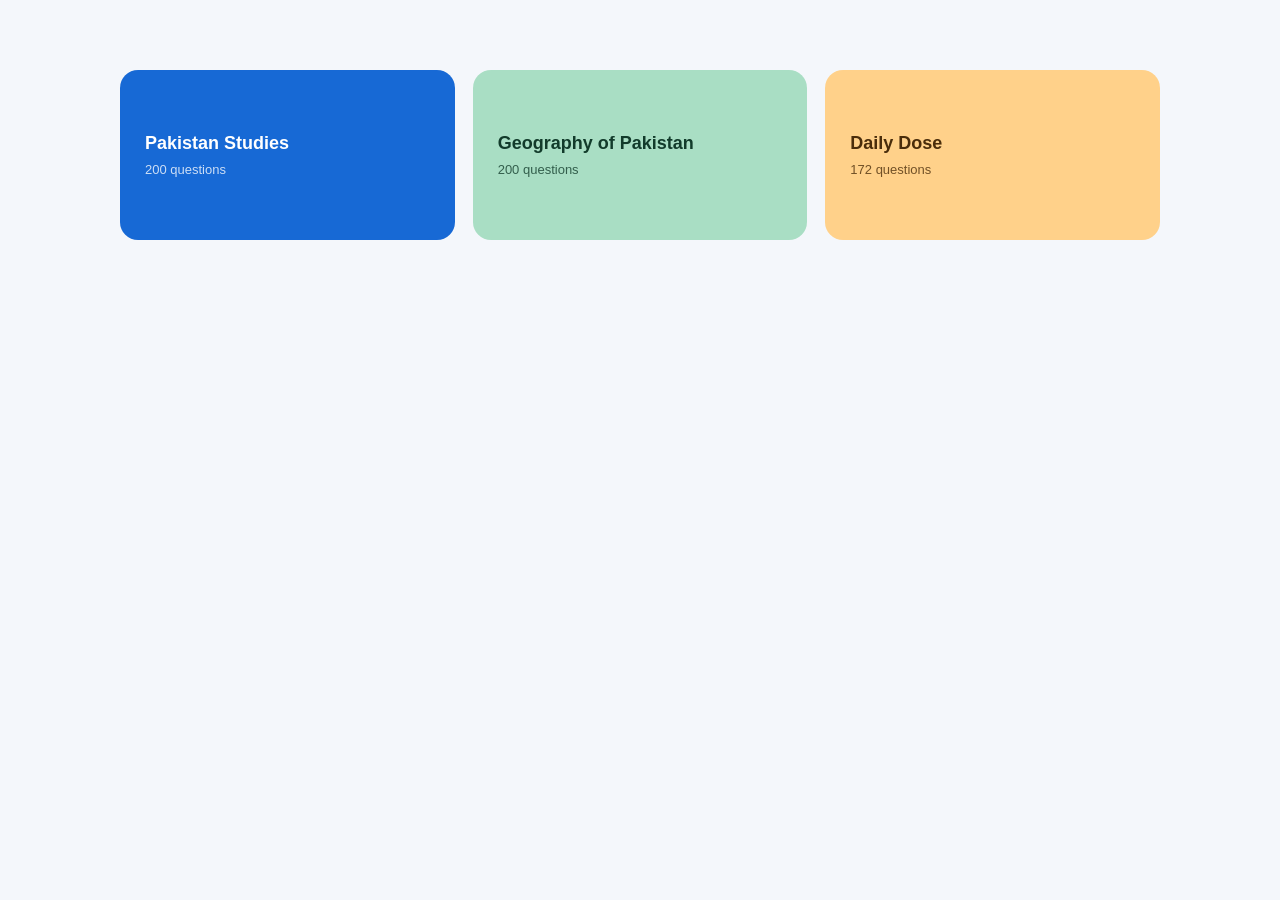
==== index.html @ 8bf79885 "Code Updated" ====
<!doctype html>
<html lang="en">
  <head>
    <meta charset="UTF-8" />
    <meta name="viewport" content="width=device-width, initial-scale=1" />
    <meta name="theme-color" content="#f4f7fb" />
    <title>MCQs Dashboard</title>
    <link rel="stylesheet" href="styles.css" />
  </head>
  <body class="dashboard-page">
    <main class="dashboard-shell">
      <section class="quiz-grid" aria-label="MCQ sections">
        <a class="quiz-tile tile-blue" href="quiz.html?subject=pakistan">
          <span class="tile-content">
            <strong>Pakistan Studies</strong>
            <span>200 questions</span>
          </span>
        </a>
        <a class="quiz-tile tile-green" href="quiz.html?subject=geography">
          <span class="tile-content">
            <strong>Geography of Pakistan</strong>
            <span>200 questions</span>
          </span>
        </a>
        <a class="quiz-tile tile-orange" href="quiz.html?subject=dailydose">
          <span class="tile-content">
            <strong>Daily Dose</strong>
            <span>172 questions</span>
          </span>
        </a>
      </section>
    </main>
  </body>
</html>
---- styles.css ----
:root {
  color-scheme: light;
  font-family: -apple-system, BlinkMacSystemFont, "SF Pro Display", "Helvetica Neue", sans-serif;
  color: #172033;
  background: #f4f7fb;
  font-synthesis: none;
  text-rendering: optimizeLegibility;
}

* { box-sizing: border-box; }
body { margin: 0; min-width: 320px; background: #f4f7fb; }
button, a { font: inherit; }
a { color: inherit; text-decoration: none; }
button { cursor: pointer; }

.dashboard-shell, .app-shell { width: min(100% - 32px, 1040px); margin: 0 auto; }
.dashboard-shell { padding: 70px 0; }
.brand { display: flex; align-items: center; gap: 15px; }
.brand-mark {
  display: grid; place-items: center; width: 52px; height: 52px;
  border-radius: 14px; color: #fff; background: #1268d9; font-size: 24px; font-weight: 800;
}
.eyebrow, .muted-label {
  margin: 0 0 5px; color: #69758a; font-size: 12px; font-weight: 800;
  letter-spacing: .1em; text-transform: uppercase;
}
h1, h2, p { margin-top: 0; }
h1 { margin-bottom: 0; color: #111827; font-size: clamp(24px, 4vw, 36px); letter-spacing: -.04em; }
.quiz-grid { display: grid; grid-template-columns: repeat(3, 1fr); gap: 18px; }
.quiz-tile {
  display: flex; align-items: center; min-height: 170px; padding: 25px;
  border: 0; border-radius: 18px; transition: transform .18s ease;
}
.quiz-tile:hover { transform: translateY(-3px); }
.tile-blue { color: #fff; background: #1769d5; }
.tile-green { color: #123b2b; background: #a9dec4; }
.tile-orange { color: #4a2d0b; background: #ffd18a; }
.tile-content { display: flex; flex: 1; flex-direction: column; gap: 7px; }
.tile-content strong { font-size: 18px; line-height: 1.2; }
.tile-content span { font-size: 13px; opacity: .78; }

.app-shell { padding: 28px 0 68px; }
.topbar {
  display: flex; align-items: center; justify-content: space-between; gap: 18px;
  padding-bottom: 23px; border-bottom: 2px solid #dfe6ef;
}
.back-link { color: #1769d5; font-size: 14px; font-weight: 750; }
.reset-button { border: 0; color: #1769d5; background: transparent; font-size: 14px; font-weight: 750; }
.progress-card, .question-card, .complete-card {
  margin-top: 25px; padding: 26px; border: 1px solid #dbe3ec; border-radius: 18px; background: #fff;
}
.progress-head, .score-row, .action-row, .question-meta { display: flex; align-items: center; justify-content: space-between; }
.progress-head { gap: 16px; }
.progress-head strong { display: block; font-size: 15px; }
.progress-percent { color: #1769d5; font-size: 18px; font-weight: 800; }
.progress-track { height: 8px; margin: 18px 0; overflow: hidden; border-radius: 8px; background: #e8edf3; }
.progress-fill { width: 0; height: 100%; background: #1769d5; transition: width .3s ease; }
.score-row { justify-content: flex-start; gap: 24px; color: #69758a; font-size: 13px; }
.score-row strong { margin-left: 3px; color: #172033; }
.dot { display: inline-block; width: 7px; height: 7px; margin-right: 5px; border-radius: 50%; }
.dot-correct { background: #198754; } .dot-wrong { background: #d64545; } .dot-pending { background: #8793a5; }
.question-card { padding: clamp(27px, 5vw, 48px); }
.question-number { color: #69758a; font-size: 13px; font-weight: 750; }
.topic-pill { padding: 7px 11px; border-radius: 999px; color: #1769d5; background: #e5efff; font-size: 12px; font-weight: 750; }
h2 { color: #111827; }
.question-card h2 { margin: 27px 0; font-size: clamp(24px, 4vw, 34px); line-height: 1.2; letter-spacing: -.04em; }
.options { display: grid; gap: 11px; }
.option {
  display: flex; align-items: flex-start; width: 100%; padding: 15px 16px;
  border: 1px solid #d5dee9; border-radius: 12px; color: #172033; background: #fff;
  text-align: left; transition: border-color .15s, background .15s;
}
.option:hover:not(:disabled) { border-color: #1769d5; background: #f2f7ff; }
.option:disabled { cursor: default; }
.option-letter {
  display: grid; flex: 0 0 25px; place-items: center; width: 25px; height: 25px;
  margin-right: 12px; border-radius: 50%; color: #69758a; background: #edf1f5; font-size: 12px; font-weight: 800;
}
.option.correct { border-color: #198754; background: #e8f7ef; }
.option.correct .option-letter { color: #fff; background: #198754; }
.option.wrong { border-color: #d64545; background: #fff0f0; }
.option.wrong .option-letter { color: #fff; background: #d64545; }
.feedback { margin-top: 18px; color: #198754; font-size: 14px; font-weight: 600; line-height: 1.5; }
.feedback strong { color: #146c43; font-weight: 800; }
.action-row { margin-top: 27px; padding-top: 20px; border-top: 1px solid #e8edf3; }
.primary-button { padding: 12px 19px; border: 0; border-radius: 9px; color: #fff; background: #1769d5; font-size: 14px; font-weight: 750; }
.primary-button:hover:not(:disabled) { background: #0e58ba; }
.primary-button:disabled { cursor: not-allowed; opacity: .45; }
.secondary-button { border: 0; color: #1769d5; background: transparent; font-size: 14px; font-weight: 750; }
.complete-card { padding: 55px 30px; text-align: center; }
.complete-icon { display: grid; place-items: center; width: 56px; height: 56px; margin: 0 auto 20px; border-radius: 50%; color: #fff; background: #198754; font-size: 30px; }
.complete-card h2 { margin: 12px 0; }
.completion-summary { margin: 0 auto 26px; color: #69758a; line-height: 1.6; }
.loading-error { margin-top: 20px; padding: 15px; color: #a52b2b; background: #ffe8e8; }
.hidden { display: none; }

@media (max-width: 700px) {
  .dashboard-shell, .app-shell { width: min(100% - 24px, 560px); }
  .dashboard-shell { padding-top: 28px; }
  .quiz-grid { grid-template-columns: 1fr; gap: 12px; }
  .quiz-tile { min-height: 112px; padding: 20px; }
  .topbar { padding-bottom: 18px; }
  .progress-card, .question-card { padding: 21px; }
  .score-row { justify-content: space-between; gap: 8px; font-size: 12px; }
}
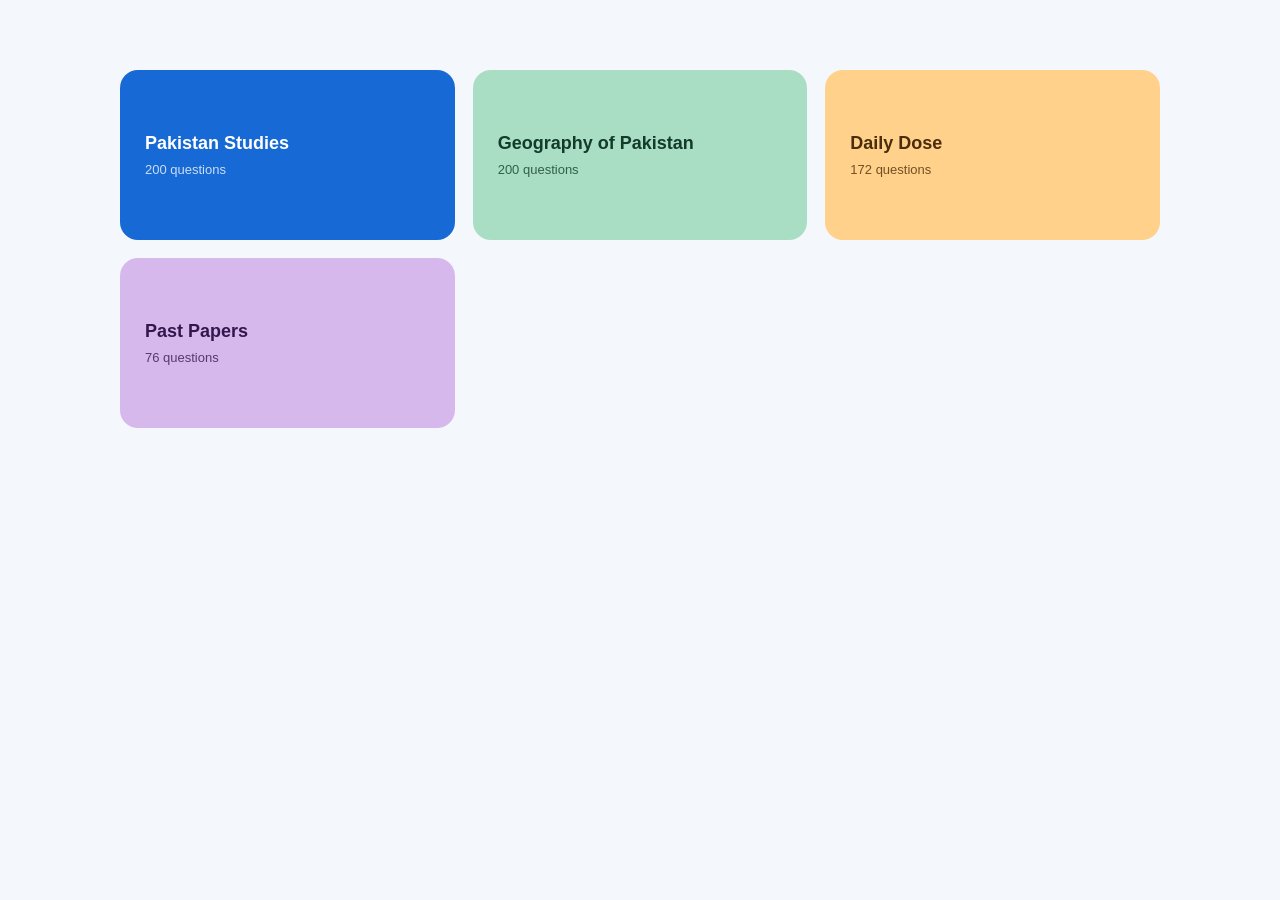
==== commit 038275a1: "new Mcqs" ====
--- a/index.html
+++ b/index.html
@@ -28,6 +28,12 @@
             <span>172 questions</span>
           </span>
         </a>
+        <a class="quiz-tile tile-purple" href="quiz.html?subject=pastpapers">
+          <span class="tile-content">
+            <strong>Past Papers</strong>
+            <span>76 questions</span>
+          </span>
+        </a>
       </section>
     </main>
   </body>
--- a/styles.css
+++ b/styles.css
@@ -35,6 +35,7 @@
 .tile-blue { color: #fff; background: #1769d5; }
 .tile-green { color: #123b2b; background: #a9dec4; }
 .tile-orange { color: #4a2d0b; background: #ffd18a; }
+.tile-purple { color: #32174d; background: #d7b8ed; }
 .tile-content { display: flex; flex: 1; flex-direction: column; gap: 7px; }
 .tile-content strong { font-size: 18px; line-height: 1.2; }
 .tile-content span { font-size: 13px; opacity: .78; }
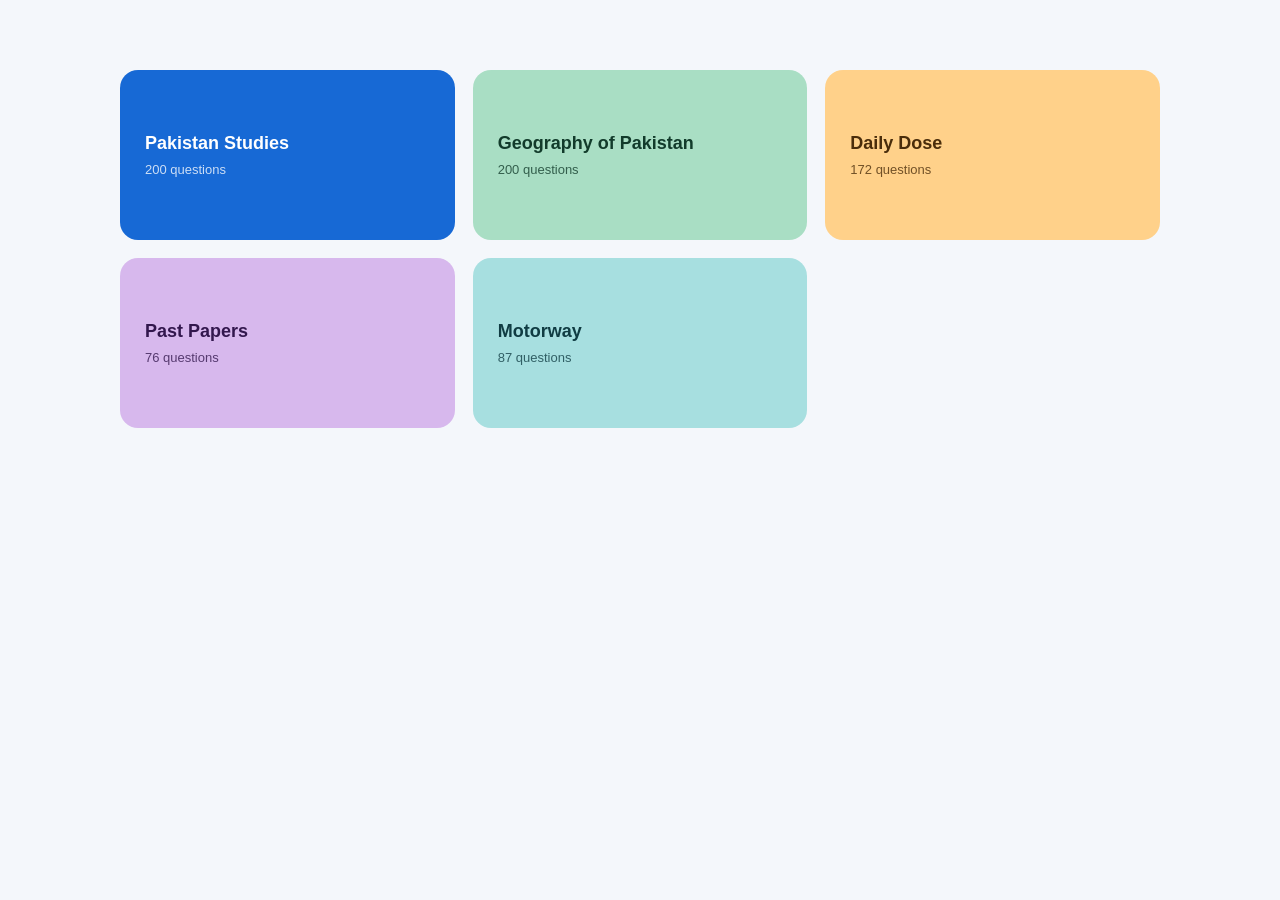
==== commit ac4dd431: "mcqs Added" ====
--- a/index.html
+++ b/index.html
@@ -34,6 +34,12 @@
             <span>76 questions</span>
           </span>
         </a>
+        <a class="quiz-tile tile-teal" href="quiz.html?subject=motorway">
+          <span class="tile-content">
+            <strong>Motorway</strong>
+            <span>87 questions</span>
+          </span>
+        </a>
       </section>
     </main>
   </body>
--- a/styles.css
+++ b/styles.css
@@ -36,6 +36,7 @@
 .tile-green { color: #123b2b; background: #a9dec4; }
 .tile-orange { color: #4a2d0b; background: #ffd18a; }
 .tile-purple { color: #32174d; background: #d7b8ed; }
+.tile-teal { color: #103c43; background: #a7dfe0; }
 .tile-content { display: flex; flex: 1; flex-direction: column; gap: 7px; }
 .tile-content strong { font-size: 18px; line-height: 1.2; }
 .tile-content span { font-size: 13px; opacity: .78; }
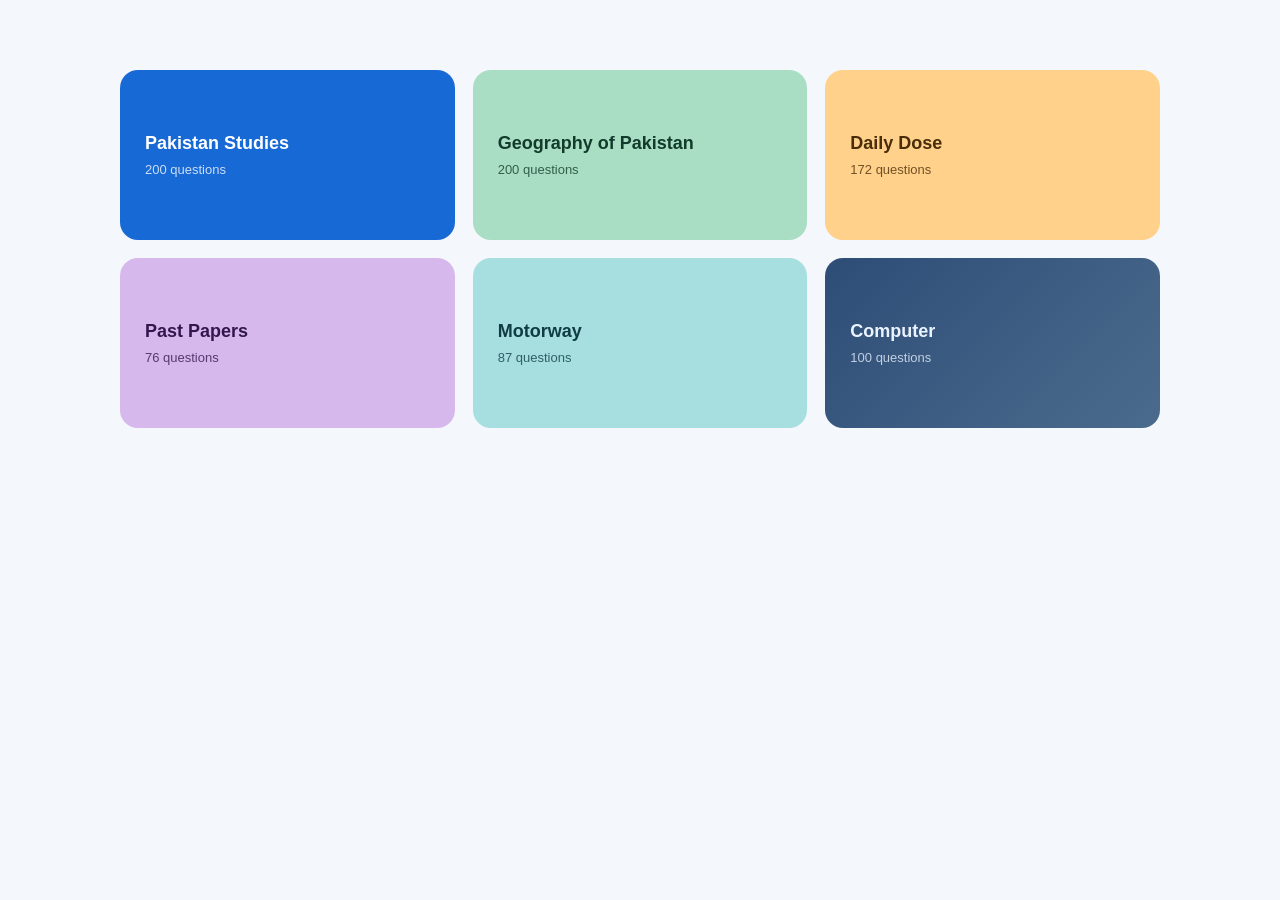
==== commit da98a8f5: "Computer" ====
--- a/index.html
+++ b/index.html
@@ -40,6 +40,12 @@
             <span>87 questions</span>
           </span>
         </a>
+        <a class="quiz-tile tile-slate" href="quiz.html?subject=computer">
+          <span class="tile-content">
+            <strong>Computer</strong>
+            <span>100 questions</span>
+          </span>
+        </a>
       </section>
     </main>
   </body>
--- a/styles.css
+++ b/styles.css
@@ -37,6 +37,7 @@
 .tile-orange { color: #4a2d0b; background: #ffd18a; }
 .tile-purple { color: #32174d; background: #d7b8ed; }
 .tile-teal { color: #103c43; background: #a7dfe0; }
+.tile-slate { color: #eaf3ff; background: linear-gradient(135deg, #2d4d77, #4b6b8d); }
 .tile-content { display: flex; flex: 1; flex-direction: column; gap: 7px; }
 .tile-content strong { font-size: 18px; line-height: 1.2; }
 .tile-content span { font-size: 13px; opacity: .78; }
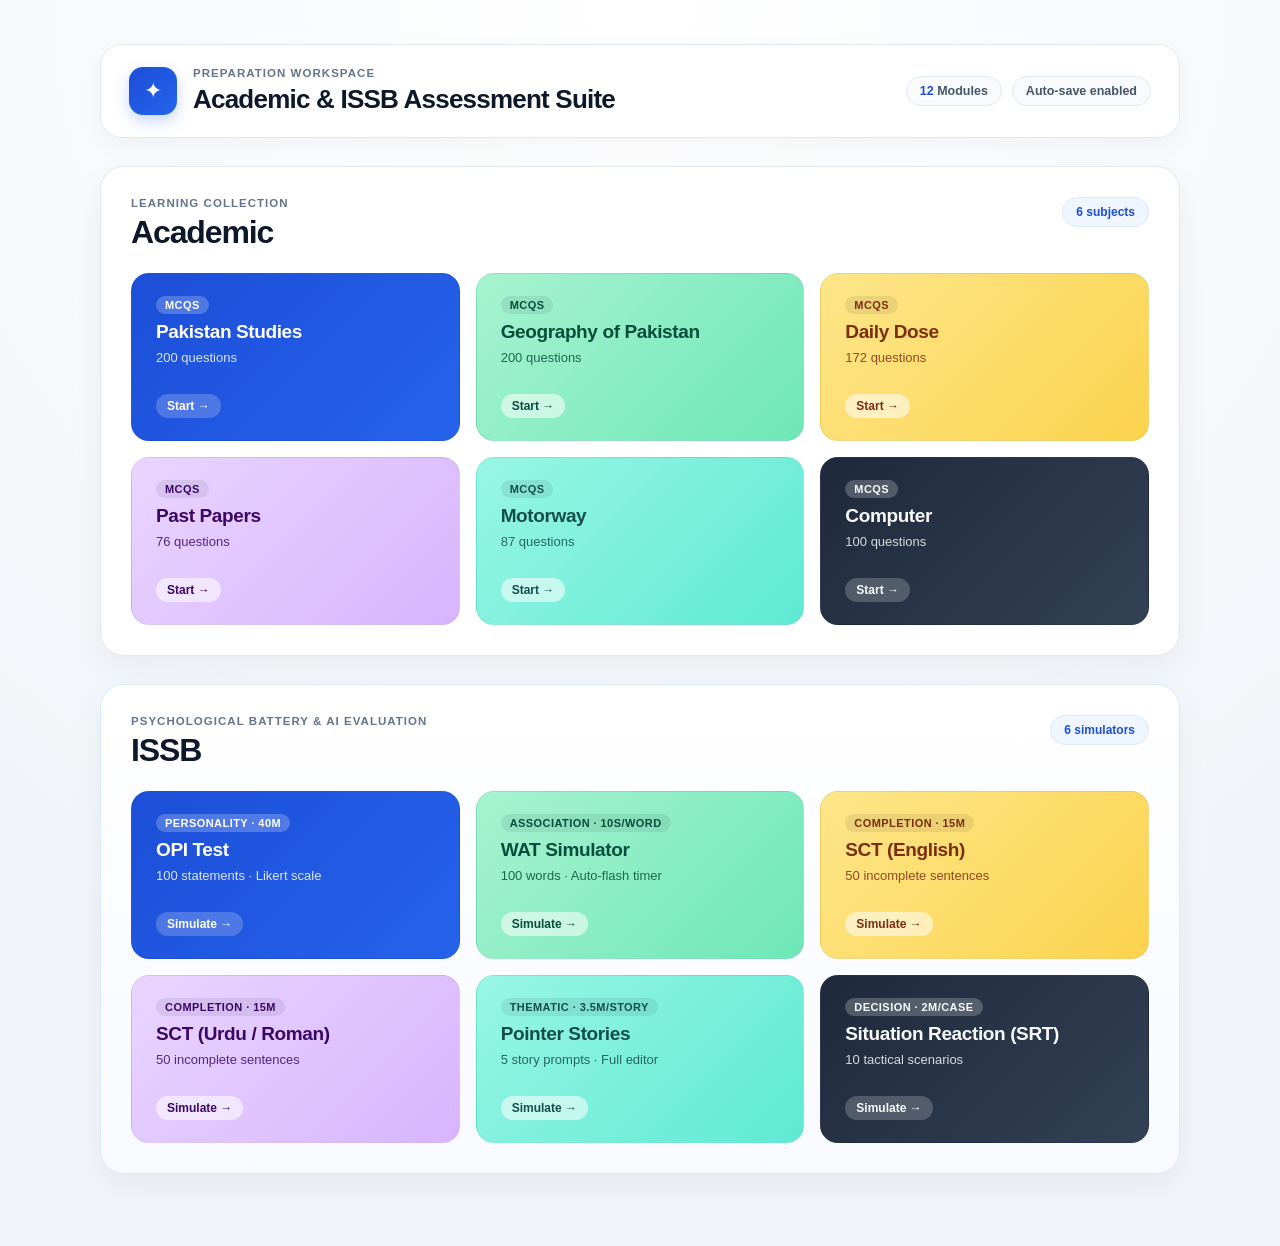
==== commit 65a4bc44: "ISSB Module" ====
--- a/index.html
+++ b/index.html
@@ -4,49 +4,231 @@
     <meta charset="UTF-8" />
     <meta name="viewport" content="width=device-width, initial-scale=1" />
     <meta name="theme-color" content="#f4f7fb" />
-    <title>MCQs Dashboard</title>
+    <title>Exam &amp; ISSB Preparation Portal</title>
     <link rel="stylesheet" href="styles.css" />
   </head>
   <body class="dashboard-page">
     <main class="dashboard-shell">
-      <section class="quiz-grid" aria-label="MCQ sections">
-        <a class="quiz-tile tile-blue" href="quiz.html?subject=pakistan">
-          <span class="tile-content">
-            <strong>Pakistan Studies</strong>
-            <span>200 questions</span>
-          </span>
-        </a>
-        <a class="quiz-tile tile-green" href="quiz.html?subject=geography">
-          <span class="tile-content">
-            <strong>Geography of Pakistan</strong>
-            <span>200 questions</span>
-          </span>
-        </a>
-        <a class="quiz-tile tile-orange" href="quiz.html?subject=dailydose">
-          <span class="tile-content">
-            <strong>Daily Dose</strong>
-            <span>172 questions</span>
-          </span>
-        </a>
-        <a class="quiz-tile tile-purple" href="quiz.html?subject=pastpapers">
-          <span class="tile-content">
-            <strong>Past Papers</strong>
-            <span>76 questions</span>
-          </span>
-        </a>
-        <a class="quiz-tile tile-teal" href="quiz.html?subject=motorway">
-          <span class="tile-content">
-            <strong>Motorway</strong>
-            <span>87 questions</span>
-          </span>
-        </a>
-        <a class="quiz-tile tile-slate" href="quiz.html?subject=computer">
-          <span class="tile-content">
-            <strong>Computer</strong>
-            <span>100 questions</span>
-          </span>
-        </a>
-      </section>
+      <header class="portal-header">
+        <div class="brand">
+          <div class="brand-mark" aria-hidden="true">✦</div>
+          <div>
+            <p class="eyebrow">Preparation Workspace</p>
+            <h1 class="portal-title">Academic &amp; ISSB Assessment Suite</h1>
+          </div>
+        </div>
+        <div class="portal-stats" id="portal-stats">
+          <span class="stat-chip"><strong>12</strong> Modules</span>
+          <span class="stat-chip" id="saved-sessions-chip">Auto-save enabled</span>
+        </div>
+      </header>
+
+      <div class="dashboard-categories">
+        <section class="category-card category-academic" aria-labelledby="academic-title">
+          <div class="category-header">
+            <div>
+              <p class="eyebrow">Learning collection</p>
+              <h2 class="category-title" id="academic-title">Academic</h2>
+            </div>
+            <span class="category-count">6 subjects</span>
+          </div>
+
+          <div class="quiz-grid" aria-label="Academic MCQ sections">
+            <a class="quiz-tile tile-blue" href="quiz.html?subject=pakistan" data-academic-key="pakistan" data-total="200">
+              <span class="tile-content">
+                <span class="tile-tag">MCQs</span>
+                <strong>Pakistan Studies</strong>
+                <span class="tile-meta">200 questions</span>
+              </span>
+              <span class="tile-progress" data-progress-badge>Start →</span>
+            </a>
+
+            <a class="quiz-tile tile-green" href="quiz.html?subject=geography" data-academic-key="geography" data-total="200">
+              <span class="tile-content">
+                <span class="tile-tag">MCQs</span>
+                <strong>Geography of Pakistan</strong>
+                <span class="tile-meta">200 questions</span>
+              </span>
+              <span class="tile-progress" data-progress-badge>Start →</span>
+            </a>
+
+            <a class="quiz-tile tile-orange" href="quiz.html?subject=dailydose" data-academic-key="dailydose" data-total="172">
+              <span class="tile-content">
+                <span class="tile-tag">MCQs</span>
+                <strong>Daily Dose</strong>
+                <span class="tile-meta">172 questions</span>
+              </span>
+              <span class="tile-progress" data-progress-badge>Start →</span>
+            </a>
+
+            <a class="quiz-tile tile-purple" href="quiz.html?subject=pastpapers" data-academic-key="pastpapers" data-total="76">
+              <span class="tile-content">
+                <span class="tile-tag">MCQs</span>
+                <strong>Past Papers</strong>
+                <span class="tile-meta">76 questions</span>
+              </span>
+              <span class="tile-progress" data-progress-badge>Start →</span>
+            </a>
+
+            <a class="quiz-tile tile-teal" href="quiz.html?subject=motorway" data-academic-key="motorway" data-total="87">
+              <span class="tile-content">
+                <span class="tile-tag">MCQs</span>
+                <strong>Motorway</strong>
+                <span class="tile-meta">87 questions</span>
+              </span>
+              <span class="tile-progress" data-progress-badge>Start →</span>
+            </a>
+
+            <a class="quiz-tile tile-slate" href="quiz.html?subject=computer" data-academic-key="computer" data-total="100">
+              <span class="tile-content">
+                <span class="tile-tag">MCQs</span>
+                <strong>Computer</strong>
+                <span class="tile-meta">100 questions</span>
+              </span>
+              <span class="tile-progress" data-progress-badge>Start →</span>
+            </a>
+          </div>
+        </section>
+
+        <section class="category-card category-issb" aria-labelledby="issb-title">
+          <div class="category-header">
+            <div>
+              <p class="eyebrow">Psychological battery &amp; AI evaluation</p>
+              <h2 class="category-title" id="issb-title">ISSB</h2>
+            </div>
+            <span class="category-count">6 simulators</span>
+          </div>
+
+          <div class="quiz-grid" aria-label="ISSB Psychological Test Simulators">
+            <a class="quiz-tile tile-blue" href="ISSB/simulator.html?test=opi" data-issb-key="opi" data-total="100">
+              <span class="tile-content">
+                <span class="tile-tag">Personality · 40m</span>
+                <strong>OPI Test</strong>
+                <span class="tile-meta">100 statements · Likert scale</span>
+              </span>
+              <span class="tile-progress" data-progress-badge>Simulate →</span>
+            </a>
+
+            <a class="quiz-tile tile-green" href="ISSB/simulator.html?test=wat" data-issb-key="wat" data-total="100">
+              <span class="tile-content">
+                <span class="tile-tag">Association · 10s/word</span>
+                <strong>WAT Simulator</strong>
+                <span class="tile-meta">100 words · Auto-flash timer</span>
+              </span>
+              <span class="tile-progress" data-progress-badge>Simulate →</span>
+            </a>
+
+            <a class="quiz-tile tile-orange" href="ISSB/simulator.html?test=sct_eng" data-issb-key="sct_eng" data-total="50">
+              <span class="tile-content">
+                <span class="tile-tag">Completion · 15m</span>
+                <strong>SCT (English)</strong>
+                <span class="tile-meta">50 incomplete sentences</span>
+              </span>
+              <span class="tile-progress" data-progress-badge>Simulate →</span>
+            </a>
+
+            <a class="quiz-tile tile-purple" href="ISSB/simulator.html?test=sct_urdu" data-issb-key="sct_urdu" data-total="50">
+              <span class="tile-content">
+                <span class="tile-tag">Completion · 15m</span>
+                <strong>SCT (Urdu / Roman)</strong>
+                <span class="tile-meta">50 incomplete sentences</span>
+              </span>
+              <span class="tile-progress" data-progress-badge>Simulate →</span>
+            </a>
+
+            <a class="quiz-tile tile-teal" href="ISSB/simulator.html?test=pointer" data-issb-key="pointer" data-total="5">
+              <span class="tile-content">
+                <span class="tile-tag">Thematic · 3.5m/story</span>
+                <strong>Pointer Stories</strong>
+                <span class="tile-meta">5 story prompts · Full editor</span>
+              </span>
+              <span class="tile-progress" data-progress-badge>Simulate →</span>
+            </a>
+
+            <a class="quiz-tile tile-slate" href="ISSB/simulator.html?test=srt" data-issb-key="srt" data-total="10">
+              <span class="tile-content">
+                <span class="tile-tag">Decision · 2m/case</span>
+                <strong>Situation Reaction (SRT)</strong>
+                <span class="tile-meta">10 tactical scenarios</span>
+              </span>
+              <span class="tile-progress" data-progress-badge>Simulate →</span>
+            </a>
+          </div>
+        </section>
+      </div>
     </main>
+
+    <script>
+      (function updateDashboardProgress() {
+        let activeSessions = 0;
+
+        // Migrate legacy OPI storage if present
+        try {
+          const legacyOpi = localStorage.getItem("issb-opi-practice-v1");
+          if (legacyOpi && !localStorage.getItem("issb-sim-v2-opi")) {
+            const parsed = JSON.parse(legacyOpi);
+            if (parsed && Array.isArray(parsed.answers)) {
+              localStorage.setItem(
+                "issb-sim-v2-opi",
+                JSON.stringify({
+                  currentIndex: parsed.currentIndex || 0,
+                  answers: parsed.answers,
+                  timeSpent: [],
+                  elapsedSeconds: parsed.elapsedSeconds || 0,
+                  completed: Boolean(parsed.completed),
+                  savedAt: parsed.savedAt || new Date().toISOString(),
+                })
+              );
+            }
+          }
+        } catch (_) {}
+
+        // Update ISSB cards
+        document.querySelectorAll("[data-issb-key]").forEach((tile) => {
+          const key = tile.getAttribute("data-issb-key");
+          const total = Number(tile.getAttribute("data-total")) || 0;
+          const badge = tile.querySelector("[data-progress-badge]");
+          try {
+            const saved = JSON.parse(localStorage.getItem(`issb-sim-v2-${key}`) || "null");
+            if (saved && Array.isArray(saved.answers)) {
+              const answered = saved.answers.filter((a) => a !== null && a !== undefined && String(a).trim() !== "").length;
+              if (answered > 0) {
+                activeSessions += 1;
+                const pct = total ? Math.round((answered / total) * 100) : 0;
+                badge.textContent = saved.completed ? `✓ Done (${answered}/${total})` : `${answered}/${total} saved (${pct}%)`;
+                badge.classList.add("has-progress");
+              }
+            }
+          } catch (_) {}
+        });
+
+        // Update Academic cards
+        try {
+          const academicSaved = JSON.parse(localStorage.getItem("academic-quiz-progress-v1") || "null");
+          if (academicSaved && academicSaved.answers) {
+            document.querySelectorAll("[data-academic-key]").forEach((tile) => {
+              const key = tile.getAttribute("data-academic-key");
+              const total = Number(tile.getAttribute("data-total")) || 0;
+              const badge = tile.querySelector("[data-progress-badge]");
+              const subjAnswers = academicSaved.answers[key];
+              if (Array.isArray(subjAnswers)) {
+                const answered = subjAnswers.filter(Boolean).length;
+                if (answered > 0) {
+                  activeSessions += 1;
+                  const pct = total ? Math.round((answered / total) * 100) : 0;
+                  badge.textContent = answered >= total ? `✓ Done (${answered}/${total})` : `${answered}/${total} saved (${pct}%)`;
+                  badge.classList.add("has-progress");
+                }
+              }
+            });
+          }
+        } catch (_) {}
+
+        const chip = document.getElementById("saved-sessions-chip");
+        if (chip && activeSessions > 0) {
+          chip.innerHTML = `<strong>${activeSessions}</strong> active session${activeSessions === 1 ? "" : "s"} saved`;
+        }
+      })();
+    </script>
   </body>
 </html>
--- a/styles.css
+++ b/styles.css
@@ -1,108 +1,1669 @@
 :root {
   color-scheme: light;
-  font-family: -apple-system, BlinkMacSystemFont, "SF Pro Display", "Helvetica Neue", sans-serif;
-  color: #172033;
-  background: #f4f7fb;
+  font-family: -apple-system, BlinkMacSystemFont, "SF Pro Display", "Inter", "Segoe UI", Roboto, sans-serif;
+  color: #0f172a;
+  background: #f1f5f9;
   font-synthesis: none;
   text-rendering: optimizeLegibility;
-}
-
-* { box-sizing: border-box; }
-body { margin: 0; min-width: 320px; background: #f4f7fb; }
-button, a { font: inherit; }
-a { color: inherit; text-decoration: none; }
-button { cursor: pointer; }
-
-.dashboard-shell, .app-shell { width: min(100% - 32px, 1040px); margin: 0 auto; }
-.dashboard-shell { padding: 70px 0; }
-.brand { display: flex; align-items: center; gap: 15px; }
+  -webkit-font-smoothing: antialiased;
+}
+
+* {
+  box-sizing: border-box;
+}
+
+body {
+  margin: 0;
+  min-width: 320px;
+  background: radial-gradient(circle at 50% 0%, #ffffff 0%, #f1f5f9 75%);
+  color: #0f172a;
+}
+
+button,
+a,
+input,
+textarea {
+  font: inherit;
+}
+
+a {
+  color: inherit;
+  text-decoration: none;
+}
+
+button {
+  cursor: pointer;
+}
+
+.dashboard-shell,
+.app-shell {
+  width: min(100% - 32px, 1080px);
+  margin: 0 auto;
+}
+
+.dashboard-shell {
+  padding: 44px 0 72px;
+}
+
+/* Portal Header */
+.portal-header {
+  display: flex;
+  align-items: center;
+  justify-content: space-between;
+  gap: 20px;
+  margin-bottom: 28px;
+  padding: 22px 28px;
+  border: 1px solid #e2e8f0;
+  border-radius: 22px;
+  background: rgba(255, 255, 255, 0.9);
+  box-shadow: 0 8px 24px rgba(15, 23, 42, 0.04);
+  backdrop-filter: blur(8px);
+}
+
+.brand {
+  display: flex;
+  align-items: center;
+  gap: 16px;
+}
+
 .brand-mark {
-  display: grid; place-items: center; width: 52px; height: 52px;
-  border-radius: 14px; color: #fff; background: #1268d9; font-size: 24px; font-weight: 800;
-}
-.eyebrow, .muted-label {
-  margin: 0 0 5px; color: #69758a; font-size: 12px; font-weight: 800;
-  letter-spacing: .1em; text-transform: uppercase;
-}
-h1, h2, p { margin-top: 0; }
-h1 { margin-bottom: 0; color: #111827; font-size: clamp(24px, 4vw, 36px); letter-spacing: -.04em; }
-.quiz-grid { display: grid; grid-template-columns: repeat(3, 1fr); gap: 18px; }
+  display: grid;
+  place-items: center;
+  width: 48px;
+  height: 48px;
+  border-radius: 14px;
+  color: #fff;
+  background: linear-gradient(135deg, #1d4ed8, #2563eb);
+  font-size: 22px;
+  font-weight: 800;
+  box-shadow: 0 6px 16px rgba(37, 99, 235, 0.25);
+}
+
+.portal-title {
+  margin: 0;
+  color: #0f172a;
+  font-size: clamp(20px, 3vw, 26px);
+  font-weight: 800;
+  letter-spacing: -0.03em;
+}
+
+.portal-stats {
+  display: flex;
+  align-items: center;
+  gap: 10px;
+  flex-wrap: wrap;
+}
+
+.stat-chip {
+  padding: 7px 13px;
+  border: 1px solid #e2e8f0;
+  border-radius: 999px;
+  color: #475569;
+  background: #f8fafc;
+  font-size: 12.5px;
+  font-weight: 600;
+}
+
+.stat-chip strong {
+  color: #1d4ed8;
+  font-weight: 800;
+}
+
+/* Dashboard Categories & Cards */
+.dashboard-categories {
+  display: grid;
+  gap: 28px;
+}
+
+.category-card {
+  padding: 30px;
+  border: 1px solid #e2e8f0;
+  border-radius: 24px;
+  background: #ffffff;
+  box-shadow: 0 12px 32px rgba(15, 23, 42, 0.05);
+}
+
+.category-issb {
+  background: linear-gradient(180deg, #ffffff 0%, #f8faff 100%);
+  border-color: #dbeafe;
+}
+
+.category-header {
+  display: flex;
+  align-items: flex-start;
+  justify-content: space-between;
+  gap: 18px;
+  margin-bottom: 22px;
+}
+
+.eyebrow,
+.muted-label {
+  margin: 0 0 5px;
+  color: #64748b;
+  font-size: 11.5px;
+  font-weight: 800;
+  letter-spacing: 0.09em;
+  text-transform: uppercase;
+}
+
+h1,
+h2,
+h3,
+p {
+  margin-top: 0;
+}
+
+.category-title {
+  margin: 0;
+  color: #0f172a;
+  font-size: clamp(24px, 3.5vw, 32px);
+  font-weight: 800;
+  letter-spacing: -0.035em;
+}
+
+.category-count {
+  padding: 7px 13px;
+  border-radius: 999px;
+  color: #1d4ed8;
+  background: #eff6ff;
+  border: 1px solid #dbeafe;
+  font-size: 12px;
+  font-weight: 800;
+  white-space: nowrap;
+}
+
+.quiz-grid {
+  display: grid;
+  grid-template-columns: repeat(3, 1fr);
+  gap: 16px;
+}
+
 .quiz-tile {
-  display: flex; align-items: center; min-height: 170px; padding: 25px;
-  border: 0; border-radius: 18px; transition: transform .18s ease;
-}
-.quiz-tile:hover { transform: translateY(-3px); }
-.tile-blue { color: #fff; background: #1769d5; }
-.tile-green { color: #123b2b; background: #a9dec4; }
-.tile-orange { color: #4a2d0b; background: #ffd18a; }
-.tile-purple { color: #32174d; background: #d7b8ed; }
-.tile-teal { color: #103c43; background: #a7dfe0; }
-.tile-slate { color: #eaf3ff; background: linear-gradient(135deg, #2d4d77, #4b6b8d); }
-.tile-content { display: flex; flex: 1; flex-direction: column; gap: 7px; }
-.tile-content strong { font-size: 18px; line-height: 1.2; }
-.tile-content span { font-size: 13px; opacity: .78; }
-
-.app-shell { padding: 28px 0 68px; }
+  position: relative;
+  display: flex;
+  flex-direction: column;
+  justify-content: space-between;
+  min-height: 168px;
+  padding: 22px 24px;
+  border-radius: 18px;
+  border: 1px solid rgba(15, 23, 42, 0.06);
+  transition: transform 0.18s ease, box-shadow 0.18s ease;
+  overflow: hidden;
+}
+
+.quiz-tile:hover {
+  transform: translateY(-4px);
+  box-shadow: 0 14px 28px rgba(15, 23, 42, 0.11);
+}
+
+.tile-blue {
+  color: #ffffff;
+  background: linear-gradient(135deg, #1d4ed8 0%, #2563eb 100%);
+}
+
+.tile-green {
+  color: #064e3b;
+  background: linear-gradient(135deg, #a7f3d0 0%, #6ee7b7 100%);
+}
+
+.tile-orange {
+  color: #7c2d12;
+  background: linear-gradient(135deg, #fde68a 0%, #fcd34d 100%);
+}
+
+.tile-purple {
+  color: #3b0764;
+  background: linear-gradient(135deg, #e9d5ff 0%, #d8b4fe 100%);
+}
+
+.tile-teal {
+  color: #134e4a;
+  background: linear-gradient(135deg, #99f6e4 0%, #5eead4 100%);
+}
+
+.tile-slate {
+  color: #f8fafc;
+  background: linear-gradient(135deg, #1e293b 0%, #334155 100%);
+}
+
+.tile-content {
+  display: flex;
+  flex-direction: column;
+  gap: 6px;
+}
+
+.tile-tag {
+  display: inline-block;
+  width: fit-content;
+  padding: 3px 9px;
+  border-radius: 999px;
+  background: rgba(255, 255, 255, 0.22);
+  font-size: 11px;
+  font-weight: 800;
+  letter-spacing: 0.04em;
+  text-transform: uppercase;
+}
+
+.tile-green .tile-tag,
+.tile-orange .tile-tag,
+.tile-purple .tile-tag,
+.tile-teal .tile-tag {
+  background: rgba(15, 23, 42, 0.08);
+}
+
+.tile-content strong {
+  font-size: 19px;
+  font-weight: 800;
+  line-height: 1.25;
+  letter-spacing: -0.02em;
+}
+
+.tile-meta {
+  font-size: 13px;
+  font-weight: 500;
+  opacity: 0.84;
+}
+
+.tile-progress {
+  display: inline-flex;
+  align-items: center;
+  width: fit-content;
+  margin-top: 16px;
+  padding: 5px 11px;
+  border-radius: 999px;
+  background: rgba(255, 255, 255, 0.2);
+  font-size: 12px;
+  font-weight: 700;
+}
+
+.tile-green .tile-progress,
+.tile-orange .tile-progress,
+.tile-purple .tile-progress,
+.tile-teal .tile-progress {
+  background: rgba(255, 255, 255, 0.55);
+}
+
+.tile-progress.has-progress {
+  background: rgba(255, 255, 255, 0.92);
+  color: #0f172a;
+  box-shadow: 0 2px 8px rgba(15, 23, 42, 0.08);
+}
+
+/* Shared Quiz & Simulator Shell */
+.app-shell {
+  padding: 28px 0 72px;
+}
+
 .topbar {
-  display: flex; align-items: center; justify-content: space-between; gap: 18px;
-  padding-bottom: 23px; border-bottom: 2px solid #dfe6ef;
-}
-.back-link { color: #1769d5; font-size: 14px; font-weight: 750; }
-.reset-button { border: 0; color: #1769d5; background: transparent; font-size: 14px; font-weight: 750; }
-.progress-card, .question-card, .complete-card {
-  margin-top: 25px; padding: 26px; border: 1px solid #dbe3ec; border-radius: 18px; background: #fff;
-}
-.progress-head, .score-row, .action-row, .question-meta { display: flex; align-items: center; justify-content: space-between; }
-.progress-head { gap: 16px; }
-.progress-head strong { display: block; font-size: 15px; }
-.progress-percent { color: #1769d5; font-size: 18px; font-weight: 800; }
-.progress-track { height: 8px; margin: 18px 0; overflow: hidden; border-radius: 8px; background: #e8edf3; }
-.progress-fill { width: 0; height: 100%; background: #1769d5; transition: width .3s ease; }
-.score-row { justify-content: flex-start; gap: 24px; color: #69758a; font-size: 13px; }
-.score-row strong { margin-left: 3px; color: #172033; }
-.dot { display: inline-block; width: 7px; height: 7px; margin-right: 5px; border-radius: 50%; }
-.dot-correct { background: #198754; } .dot-wrong { background: #d64545; } .dot-pending { background: #8793a5; }
-.question-card { padding: clamp(27px, 5vw, 48px); }
-.question-number { color: #69758a; font-size: 13px; font-weight: 750; }
-.topic-pill { padding: 7px 11px; border-radius: 999px; color: #1769d5; background: #e5efff; font-size: 12px; font-weight: 750; }
-h2 { color: #111827; }
-.question-card h2 { margin: 27px 0; font-size: clamp(24px, 4vw, 34px); line-height: 1.2; letter-spacing: -.04em; }
-.options { display: grid; gap: 11px; }
+  display: flex;
+  align-items: center;
+  justify-content: space-between;
+  gap: 16px;
+  padding-bottom: 20px;
+  border-bottom: 1px solid #cbd5e1;
+}
+
+.topbar-left {
+  display: flex;
+  align-items: center;
+  gap: 10px;
+  flex-wrap: wrap;
+}
+
+.topbar-divider {
+  color: #94a3b8;
+  font-weight: 600;
+}
+
+.topbar-badge {
+  color: #334155;
+  font-size: 14px;
+  font-weight: 700;
+}
+
+.back-link {
+  display: inline-flex;
+  align-items: center;
+  gap: 6px;
+  padding: 7px 12px;
+  border-radius: 10px;
+  color: #1d4ed8;
+  background: #eff6ff;
+  font-size: 13.5px;
+  font-weight: 750;
+  transition: background 0.15s;
+}
+
+.back-link:hover {
+  background: #dbeafe;
+}
+
+.reset-button {
+  padding: 7px 12px;
+  border: 1px solid #fecaca;
+  border-radius: 10px;
+  color: #dc2626;
+  background: #fef2f2;
+  font-size: 13px;
+  font-weight: 700;
+  transition: background 0.15s;
+}
+
+.reset-button:hover {
+  background: #fee2e2;
+}
+
+/* ISSB Test Switcher Tabs */
+.test-switcher {
+  display: flex;
+  align-items: center;
+  gap: 8px;
+  margin-top: 18px;
+  padding: 6px;
+  border: 1px solid #e2e8f0;
+  border-radius: 14px;
+  background: #ffffff;
+  overflow-x: auto;
+}
+
+.test-tab {
+  flex: 1;
+  min-width: fit-content;
+  padding: 9px 14px;
+  border: 0;
+  border-radius: 10px;
+  color: #475569;
+  background: transparent;
+  font-size: 13px;
+  font-weight: 700;
+  white-space: nowrap;
+  transition: all 0.15s ease;
+}
+
+.test-tab:hover {
+  color: #0f172a;
+  background: #f1f5f9;
+}
+
+.test-tab.active {
+  color: #ffffff;
+  background: #1d4ed8;
+  box-shadow: 0 4px 12px rgba(29, 78, 216, 0.25);
+}
+
+.issb-actions {
+  display: flex;
+  align-items: center;
+  gap: 10px;
+  flex-wrap: wrap;
+}
+
+.report-trigger-button {
+  padding: 8px 14px;
+  border: 1px solid #bfdbfe;
+  border-radius: 10px;
+  color: #1e40af;
+  background: #eff6ff;
+  font-size: 13px;
+  font-weight: 750;
+  transition: all 0.15s;
+}
+
+.report-trigger-button:hover {
+  background: #dbeafe;
+  border-color: #93c5fd;
+}
+
+/* Progress & Telemetry Card */
+.progress-card,
+.question-card,
+.complete-card,
+.report-card {
+  margin-top: 20px;
+  padding: 26px;
+  border: 1px solid #e2e8f0;
+  border-radius: 20px;
+  background: #ffffff;
+  box-shadow: 0 10px 28px rgba(15, 23, 42, 0.04);
+}
+
+.progress-head,
+.score-row,
+.action-row,
+.question-meta {
+  display: flex;
+  align-items: center;
+  justify-content: space-between;
+  gap: 14px;
+  flex-wrap: wrap;
+}
+
+.progress-head strong {
+  display: block;
+  font-size: 16px;
+  font-weight: 800;
+}
+
+.timer-group {
+  display: flex;
+  align-items: center;
+  gap: 12px;
+}
+
+.item-timer-pill,
+.total-timer-pill {
+  display: flex;
+  flex-direction: column;
+  align-items: flex-end;
+  padding: 7px 13px;
+  border-radius: 12px;
+  border: 1px solid #e2e8f0;
+  background: #f8fafc;
+}
+
+.item-timer-pill.timer-warning {
+  border-color: #fca5a5;
+  background: #fef2f2;
+  color: #dc2626;
+}
+
+.timer-caption {
+  color: #64748b;
+  font-size: 10.5px;
+  font-weight: 700;
+  text-transform: uppercase;
+  letter-spacing: 0.05em;
+}
+
+.item-timer-pill strong,
+.progress-percent {
+  color: #1d4ed8;
+  font-size: 18px;
+  font-weight: 800;
+  font-variant-numeric: tabular-nums;
+}
+
+.item-timer-pill.timer-warning strong {
+  color: #dc2626;
+}
+
+.progress-track {
+  height: 8px;
+  margin: 16px 0;
+  overflow: hidden;
+  border-radius: 999px;
+  background: #e2e8f0;
+}
+
+.progress-fill {
+  width: 0;
+  height: 100%;
+  background: linear-gradient(90deg, #2563eb, #1d4ed8);
+  transition: width 0.25s ease;
+}
+
+.score-row {
+  justify-content: flex-start;
+  gap: 22px;
+  color: #64748b;
+  font-size: 13px;
+}
+
+.issb-score-row {
+  justify-content: space-between;
+}
+
+.score-stats {
+  display: flex;
+  align-items: center;
+  gap: 20px;
+  flex-wrap: wrap;
+}
+
+.score-row strong {
+  margin-left: 3px;
+  color: #0f172a;
+}
+
+.save-pill {
+  padding: 3px 9px;
+  border-radius: 999px;
+  color: #0f766e;
+  background: #f0fdfa;
+  font-size: 12px;
+  font-weight: 600;
+}
+
+.map-toggle-button {
+  padding: 5px 11px;
+  border: 1px solid #cbd5e1;
+  border-radius: 8px;
+  color: #334155;
+  background: #f8fafc;
+  font-size: 12px;
+  font-weight: 700;
+}
+
+.map-toggle-button:hover {
+  background: #f1f5f9;
+}
+
+.question-map {
+  display: grid;
+  grid-template-columns: repeat(auto-fill, minmax(36px, 1fr));
+  gap: 6px;
+  margin-top: 16px;
+  padding-top: 16px;
+  border-top: 1px solid #e2e8f0;
+  max-height: 210px;
+  overflow-y: auto;
+}
+
+.map-dot {
+  height: 34px;
+  border: 1px solid #cbd5e1;
+  border-radius: 8px;
+  color: #475569;
+  background: #f8fafc;
+  font-size: 12px;
+  font-weight: 700;
+  transition: all 0.12s;
+}
+
+.map-dot:hover {
+  border-color: #2563eb;
+  color: #1d4ed8;
+}
+
+.map-dot.answered {
+  border-color: #86efac;
+  color: #166534;
+  background: #dcfce7;
+}
+
+.map-dot.current {
+  border: 2px solid #1d4ed8;
+  color: #1d4ed8;
+  background: #eff6ff;
+  font-weight: 800;
+}
+
+.dot {
+  display: inline-block;
+  width: 8px;
+  height: 8px;
+  margin-right: 5px;
+  border-radius: 50%;
+}
+
+.dot-correct {
+  background: #16a34a;
+}
+
+.dot-wrong {
+  background: #dc2626;
+}
+
+.dot-pending {
+  background: #94a3b8;
+}
+
+/* Question & Simulator Stage */
+.question-card {
+  padding: clamp(24px, 4vw, 40px);
+}
+
+.meta-left {
+  display: flex;
+  align-items: center;
+  gap: 10px;
+}
+
+.question-number {
+  color: #64748b;
+  font-size: 13px;
+  font-weight: 750;
+}
+
+.topic-pill {
+  padding: 5px 11px;
+  border-radius: 999px;
+  color: #1d4ed8;
+  background: #eff6ff;
+  font-size: 12px;
+  font-weight: 800;
+}
+
+.simulator-mode-controls {
+  display: flex;
+  align-items: center;
+  gap: 10px;
+  flex-wrap: wrap;
+}
+
+.mode-toggle-pill {
+  display: inline-flex;
+  align-items: center;
+  gap: 6px;
+  padding: 5px 11px;
+  border: 1px solid #cbd5e1;
+  border-radius: 999px;
+  color: #334155;
+  background: #f8fafc;
+  font-size: 12px;
+  font-weight: 600;
+  cursor: pointer;
+}
+
+.mode-toggle-pill input {
+  accent-color: #1d4ed8;
+}
+
+.source-note {
+  margin: 12px 0 20px;
+  color: #64748b;
+  font-size: 13.5px;
+  line-height: 1.5;
+}
+
+.item-timer-bar-wrap {
+  height: 6px;
+  margin-bottom: 20px;
+  overflow: hidden;
+  border-radius: 999px;
+  background: #e2e8f0;
+}
+
+.item-timer-bar-fill {
+  width: 100%;
+  height: 100%;
+  background: #2563eb;
+  transition: width 0.35s linear, background-color 0.2s;
+}
+
+.item-timer-bar-fill.urgent {
+  background: #dc2626;
+}
+
+.prompt-stage {
+  margin: 18px 0 24px;
+}
+
+.prompt-stage h2,
+.question-card h2 {
+  margin: 0;
+  color: #0f172a;
+  font-size: clamp(22px, 3.6vw, 32px);
+  line-height: 1.28;
+  letter-spacing: -0.03em;
+}
+
+/* WAT Flash Stage */
+.prompt-stage.mode-wat {
+  display: grid;
+  place-items: center;
+  min-height: 136px;
+  padding: 28px 20px;
+  border: 2px solid #dbeafe;
+  border-radius: 18px;
+  background: linear-gradient(135deg, #eff6ff 0%, #f8fafc 100%);
+  text-align: center;
+}
+
+.prompt-stage.mode-wat h2 {
+  color: #1e3a8a;
+  font-size: clamp(32px, 6vw, 52px);
+  font-weight: 900;
+  letter-spacing: 0.04em;
+  text-transform: uppercase;
+}
+
+/* Story & SRT Prompt Stage */
+.prompt-stage.mode-story,
+.prompt-stage.mode-srt {
+  padding: 20px 22px;
+  border-left: 4px solid #2563eb;
+  border-radius: 12px;
+  background: #f8fafc;
+}
+
+.prompt-stage.mode-story h2,
+.prompt-stage.mode-srt h2 {
+  font-size: clamp(18px, 2.5vw, 22px);
+  font-weight: 700;
+  line-height: 1.5;
+  letter-spacing: -0.01em;
+}
+
+/* Academic Options */
+.options {
+  display: grid;
+  gap: 11px;
+  margin-top: 22px;
+}
+
 .option {
-  display: flex; align-items: flex-start; width: 100%; padding: 15px 16px;
-  border: 1px solid #d5dee9; border-radius: 12px; color: #172033; background: #fff;
-  text-align: left; transition: border-color .15s, background .15s;
-}
-.option:hover:not(:disabled) { border-color: #1769d5; background: #f2f7ff; }
-.option:disabled { cursor: default; }
+  display: flex;
+  align-items: flex-start;
+  width: 100%;
+  padding: 15px 16px;
+  border: 1px solid #cbd5e1;
+  border-radius: 12px;
+  color: #0f172a;
+  background: #ffffff;
+  text-align: left;
+  transition: border-color 0.15s, background 0.15s;
+}
+
+.option:hover:not(:disabled) {
+  border-color: #2563eb;
+  background: #f8faff;
+}
+
+.option:disabled {
+  cursor: default;
+}
+
 .option-letter {
-  display: grid; flex: 0 0 25px; place-items: center; width: 25px; height: 25px;
-  margin-right: 12px; border-radius: 50%; color: #69758a; background: #edf1f5; font-size: 12px; font-weight: 800;
-}
-.option.correct { border-color: #198754; background: #e8f7ef; }
-.option.correct .option-letter { color: #fff; background: #198754; }
-.option.wrong { border-color: #d64545; background: #fff0f0; }
-.option.wrong .option-letter { color: #fff; background: #d64545; }
-.feedback { margin-top: 18px; color: #198754; font-size: 14px; font-weight: 600; line-height: 1.5; }
-.feedback strong { color: #146c43; font-weight: 800; }
-.action-row { margin-top: 27px; padding-top: 20px; border-top: 1px solid #e8edf3; }
-.primary-button { padding: 12px 19px; border: 0; border-radius: 9px; color: #fff; background: #1769d5; font-size: 14px; font-weight: 750; }
-.primary-button:hover:not(:disabled) { background: #0e58ba; }
-.primary-button:disabled { cursor: not-allowed; opacity: .45; }
-.secondary-button { border: 0; color: #1769d5; background: transparent; font-size: 14px; font-weight: 750; }
-.complete-card { padding: 55px 30px; text-align: center; }
-.complete-icon { display: grid; place-items: center; width: 56px; height: 56px; margin: 0 auto 20px; border-radius: 50%; color: #fff; background: #198754; font-size: 30px; }
-.complete-card h2 { margin: 12px 0; }
-.completion-summary { margin: 0 auto 26px; color: #69758a; line-height: 1.6; }
-.loading-error { margin-top: 20px; padding: 15px; color: #a52b2b; background: #ffe8e8; }
-.hidden { display: none; }
-
-@media (max-width: 700px) {
-  .dashboard-shell, .app-shell { width: min(100% - 24px, 560px); }
-  .dashboard-shell { padding-top: 28px; }
-  .quiz-grid { grid-template-columns: 1fr; gap: 12px; }
-  .quiz-tile { min-height: 112px; padding: 20px; }
-  .topbar { padding-bottom: 18px; }
-  .progress-card, .question-card { padding: 21px; }
-  .score-row { justify-content: space-between; gap: 8px; font-size: 12px; }
-}
+  display: grid;
+  flex: 0 0 26px;
+  place-items: center;
+  width: 26px;
+  height: 26px;
+  margin-right: 12px;
+  border-radius: 50%;
+  color: #475569;
+  background: #f1f5f9;
+  font-size: 12px;
+  font-weight: 800;
+}
+
+.option.correct {
+  border-color: #16a34a;
+  background: #f0fdf4;
+}
+
+.option.correct .option-letter {
+  color: #ffffff;
+  background: #16a34a;
+}
+
+.option.wrong {
+  border-color: #dc2626;
+  background: #fef2f2;
+}
+
+.option.wrong .option-letter {
+  color: #ffffff;
+  background: #dc2626;
+}
+
+.feedback {
+  margin-top: 18px;
+  color: #15803d;
+  font-size: 14px;
+  font-weight: 600;
+  line-height: 1.5;
+}
+
+/* OPI Likert Options */
+.likert-options {
+  display: grid;
+  grid-template-columns: repeat(7, 1fr);
+  gap: 10px;
+}
+
+.likert-option {
+  position: relative;
+  display: flex;
+  min-height: 112px;
+  flex-direction: column;
+  align-items: center;
+  justify-content: center;
+  gap: 10px;
+  padding: 14px 8px;
+  border: 1.5px solid #cbd5e1;
+  border-radius: 14px;
+  color: #334155;
+  background: #ffffff;
+  font-size: 12.5px;
+  font-weight: 700;
+  text-align: center;
+  cursor: pointer;
+  transition: all 0.15s ease;
+}
+
+.likert-option:hover {
+  border-color: #2563eb;
+  background: #f8faff;
+}
+
+.likert-option:has(input:checked) {
+  border-color: #1d4ed8;
+  color: #1e40af;
+  background: #eff6ff;
+  box-shadow: 0 4px 12px rgba(29, 78, 216, 0.12);
+}
+
+.likert-key-badge {
+  display: inline-grid;
+  place-items: center;
+  width: 22px;
+  height: 22px;
+  border-radius: 6px;
+  background: #f1f5f9;
+  color: #64748b;
+  font-size: 11px;
+  font-weight: 800;
+}
+
+.likert-option:has(input:checked) .likert-key-badge {
+  background: #1d4ed8;
+  color: #ffffff;
+}
+
+.likert-option input {
+  width: 18px;
+  height: 18px;
+  accent-color: #1d4ed8;
+}
+
+/* Text & Story Inputs for WAT, SCT, Pointer, SRT */
+.text-response-wrap {
+  display: grid;
+  gap: 12px;
+}
+
+.sct-live-preview {
+  padding: 14px 16px;
+  border: 1px dashed #cbd5e1;
+  border-radius: 12px;
+  background: #f8fafc;
+  color: #334155;
+  font-size: 15px;
+  line-height: 1.5;
+}
+
+.sct-user-part {
+  color: #1d4ed8;
+  text-decoration: underline;
+  text-underline-offset: 3px;
+}
+
+.sim-text-input,
+.sim-textarea {
+  width: 100%;
+  padding: 15px 18px;
+  border: 1.5px solid #cbd5e1;
+  border-radius: 14px;
+  color: #0f172a;
+  background: #ffffff;
+  font-size: 16px;
+  line-height: 1.5;
+  transition: border-color 0.15s, box-shadow 0.15s;
+}
+
+.sim-text-input:focus,
+.sim-textarea:focus {
+  outline: none;
+  border-color: #2563eb;
+  box-shadow: 0 0 0 4px rgba(37, 99, 235, 0.12);
+}
+
+.sim-textarea {
+  resize: vertical;
+  min-height: 140px;
+}
+
+.input-helper-row {
+  display: flex;
+  align-items: center;
+  justify-content: space-between;
+  gap: 12px;
+  color: #64748b;
+  font-size: 12.5px;
+  font-weight: 600;
+}
+
+/* Action Row & Buttons */
+.action-row {
+  margin-top: 26px;
+  padding-top: 20px;
+  border-top: 1px solid #e2e8f0;
+}
+
+.action-right {
+  display: flex;
+  align-items: center;
+  gap: 14px;
+}
+
+.keyboard-hint {
+  color: #64748b;
+  font-size: 12px;
+  font-weight: 600;
+}
+
+.primary-button {
+  padding: 12px 20px;
+  border: 0;
+  border-radius: 11px;
+  color: #ffffff;
+  background: #1d4ed8;
+  font-size: 14px;
+  font-weight: 750;
+  transition: background 0.15s, transform 0.1s;
+}
+
+.primary-button:hover:not(:disabled) {
+  background: #1e40af;
+}
+
+.primary-button:disabled {
+  cursor: not-allowed;
+  opacity: 0.45;
+}
+
+.primary-button.copied-success {
+  background: #15803d;
+}
+
+.secondary-button {
+  padding: 9px 14px;
+  border: 0;
+  border-radius: 10px;
+  color: #1d4ed8;
+  background: transparent;
+  font-size: 14px;
+  font-weight: 750;
+}
+
+.secondary-button:hover:not(:disabled) {
+  background: #eff6ff;
+}
+
+.secondary-button:disabled {
+  opacity: 0.4;
+  cursor: not-allowed;
+}
+
+.secondary-button.outline-btn {
+  border: 1px solid #cbd5e1;
+  color: #1e293b;
+  background: #ffffff;
+}
+
+.secondary-button.outline-btn:hover {
+  border-color: #94a3b8;
+  background: #f8fafc;
+}
+
+/* Report & AI Export Studio */
+.report-header {
+  display: flex;
+  align-items: flex-start;
+  justify-content: space-between;
+  gap: 16px;
+  padding-bottom: 20px;
+  border-bottom: 1px solid #e2e8f0;
+}
+
+.report-header h2 {
+  margin: 4px 0 8px;
+  font-size: clamp(22px, 3vw, 28px);
+}
+
+.report-subtitle {
+  margin: 0;
+  color: #475569;
+  font-size: 14px;
+  line-height: 1.5;
+}
+
+.report-metrics-grid {
+  display: grid;
+  grid-template-columns: repeat(4, 1fr);
+  gap: 12px;
+  margin: 22px 0;
+}
+
+.metric-box {
+  padding: 16px;
+  border: 1px solid #e2e8f0;
+  border-radius: 14px;
+  background: #f8fafc;
+}
+
+.metric-label {
+  display: block;
+  color: #64748b;
+  font-size: 11.5px;
+  font-weight: 700;
+  text-transform: uppercase;
+  letter-spacing: 0.05em;
+}
+
+.metric-value {
+  display: block;
+  margin-top: 6px;
+  color: #0f172a;
+  font-size: 20px;
+  font-weight: 800;
+}
+
+.ai-export-banner {
+  padding: 22px;
+  border: 1px solid #bfdbfe;
+  border-radius: 16px;
+  background: linear-gradient(135deg, #eff6ff 0%, #f8fafc 100%);
+  margin-bottom: 24px;
+}
+
+.ai-export-info h3 {
+  margin: 0 0 6px;
+  color: #1e3a8a;
+  font-size: 17px;
+}
+
+.ai-export-info p {
+  margin: 0 0 16px;
+  color: #334155;
+  font-size: 13.5px;
+  line-height: 1.55;
+}
+
+.report-filter-bar {
+  margin-bottom: 16px;
+}
+
+.filter-toggle {
+  display: inline-flex;
+  align-items: center;
+  gap: 8px;
+  color: #1e293b;
+  font-size: 13.5px;
+  font-weight: 600;
+  cursor: pointer;
+}
+
+.filter-toggle input {
+  width: 16px;
+  height: 16px;
+  accent-color: #1d4ed8;
+}
+
+.export-actions {
+  display: flex;
+  align-items: center;
+  gap: 10px;
+  flex-wrap: wrap;
+}
+
+.ai-prompt-preview-section,
+.qa-review-section {
+  margin-top: 26px;
+}
+
+.section-bar {
+  display: flex;
+  align-items: center;
+  justify-content: space-between;
+  gap: 12px;
+  margin-bottom: 10px;
+}
+
+.muted-small {
+  color: #64748b;
+  font-size: 12px;
+  font-weight: 600;
+}
+
+.ai-prompt-textarea {
+  width: 100%;
+  height: 220px;
+  padding: 14px 16px;
+  border: 1px solid #cbd5e1;
+  border-radius: 12px;
+  background: #0f172a;
+  color: #e2e8f0;
+  font-family: ui-monospace, SFMono-Regular, Menlo, Monaco, Consolas, monospace;
+  font-size: 12.5px;
+  line-height: 1.55;
+  resize: vertical;
+}
+
+.qa-list {
+  display: grid;
+  gap: 12px;
+}
+
+.qa-item {
+  padding: 16px 18px;
+  border: 1px solid #e2e8f0;
+  border-radius: 14px;
+  background: #ffffff;
+}
+
+.qa-item.qa-answered {
+  border-left: 4px solid #16a34a;
+}
+
+.qa-item.qa-unanswered {
+  border-left: 4px solid #cbd5e1;
+  background: #f8fafc;
+}
+
+.qa-item-head {
+  display: flex;
+  align-items: center;
+  justify-content: space-between;
+  gap: 10px;
+  margin-bottom: 10px;
+}
+
+.qa-number {
+  padding: 3px 9px;
+  border-radius: 6px;
+  background: #eff6ff;
+  color: #1d4ed8;
+  font-size: 12px;
+  font-weight: 800;
+}
+
+.qa-time {
+  color: #64748b;
+  font-size: 12px;
+  font-weight: 600;
+  margin-right: auto;
+}
+
+.qa-edit-btn {
+  padding: 4px 10px;
+  border: 1px solid #cbd5e1;
+  border-radius: 7px;
+  background: #ffffff;
+  color: #334155;
+  font-size: 12px;
+  font-weight: 700;
+}
+
+.qa-edit-btn:hover {
+  border-color: #2563eb;
+  color: #1d4ed8;
+}
+
+.qa-question,
+.qa-answer {
+  margin-top: 6px;
+}
+
+.qa-field-label {
+  display: block;
+  color: #64748b;
+  font-size: 11px;
+  font-weight: 800;
+  text-transform: uppercase;
+  letter-spacing: 0.04em;
+  margin-bottom: 2px;
+}
+
+.qa-question p,
+.qa-answer p {
+  margin: 0;
+  font-size: 14.5px;
+  line-height: 1.5;
+}
+
+.qa-question p {
+  color: #0f172a;
+  font-weight: 600;
+}
+
+.answer-filled {
+  color: #1e40af;
+  font-weight: 700;
+}
+
+.answer-empty {
+  color: #94a3b8;
+  font-style: italic;
+}
+
+/* On-Website Gemini AI Psychologist Assessment Studio */
+.gemini-live-panel {
+  margin-bottom: 24px;
+  padding: 24px;
+  border: 1.5px solid #c7d2fe;
+  border-radius: 18px;
+  background: linear-gradient(135deg, #eef2ff 0%, #f8fafc 100%);
+}
+
+.gemini-panel-head {
+  display: flex;
+  align-items: center;
+  justify-content: space-between;
+  gap: 18px;
+  flex-wrap: wrap;
+}
+
+.gemini-badge {
+  display: inline-block;
+  margin-bottom: 6px;
+  padding: 4px 10px;
+  border-radius: 999px;
+  color: #3730a3;
+  background: #e0e7ff;
+  font-size: 11px;
+  font-weight: 800;
+  letter-spacing: 0.04em;
+  text-transform: uppercase;
+}
+
+.gemini-panel-head h3 {
+  margin: 0 0 6px;
+  color: #1e1b4b;
+  font-size: 18px;
+}
+
+.gemini-panel-head p {
+  max-width: 620px;
+  margin: 0;
+  color: #475569;
+  font-size: 13.5px;
+  line-height: 1.55;
+}
+
+.gemini-analyze-btn {
+  padding: 13px 22px;
+  background: linear-gradient(135deg, #4f46e5 0%, #2563eb 100%);
+  box-shadow: 0 6px 18px rgba(79, 70, 229, 0.28);
+  white-space: nowrap;
+}
+
+.gemini-analyze-btn:hover:not(:disabled) {
+  background: linear-gradient(135deg, #4338ca 0%, #1d4ed8 100%);
+}
+
+.gemini-error {
+  margin: 16px 0 0;
+  padding: 12px 15px;
+  border: 1px solid #fecaca;
+  border-radius: 10px;
+  color: #991b1b;
+  background: #fef2f2;
+  font-size: 13.5px;
+  font-weight: 600;
+}
+
+.gemini-loading {
+  display: flex;
+  align-items: center;
+  gap: 12px;
+  margin-top: 18px;
+  padding: 16px 18px;
+  border-radius: 12px;
+  background: #ffffff;
+  color: #1e3a8a;
+  font-size: 14px;
+  font-weight: 700;
+}
+
+.spinner {
+  width: 20px;
+  height: 20px;
+  border: 3px solid #dbeafe;
+  border-top-color: #2563eb;
+  border-radius: 50%;
+  animation: spin 0.75s linear infinite;
+}
+
+@keyframes spin {
+  to {
+    transform: rotate(360deg);
+  }
+}
+
+.gemini-result-container {
+  margin-top: 20px;
+}
+
+.gemini-assessment-box {
+  padding: 24px;
+  border: 1px solid #e2e8f0;
+  border-radius: 16px;
+  background: #ffffff;
+  box-shadow: 0 8px 24px rgba(15, 23, 42, 0.05);
+}
+
+.assessment-verdict-row {
+  display: flex;
+  align-items: center;
+  justify-content: space-between;
+  gap: 16px;
+  padding-bottom: 18px;
+  border-bottom: 1px solid #e2e8f0;
+}
+
+.verdict-pill {
+  display: inline-block;
+  margin-bottom: 8px;
+  padding: 5px 12px;
+  border-radius: 999px;
+  font-size: 12px;
+  font-weight: 800;
+  text-transform: uppercase;
+  letter-spacing: 0.05em;
+}
+
+.verdict-recommended {
+  color: #166534;
+  background: #dcfce7;
+}
+
+.verdict-borderline {
+  color: #92400e;
+  background: #fef3c7;
+}
+
+.verdict-improve {
+  color: #991b1b;
+  background: #fee2e2;
+}
+
+.assessment-headline {
+  margin: 0;
+  color: #0f172a;
+  font-size: 20px;
+  font-weight: 800;
+}
+
+.overall-score-circle {
+  display: flex;
+  flex-direction: column;
+  align-items: center;
+  justify-content: center;
+  min-width: 78px;
+  height: 78px;
+  border: 2px solid #dbeafe;
+  border-radius: 16px;
+  background: #eff6ff;
+}
+
+.score-big {
+  color: #1d4ed8;
+  font-size: 24px;
+  font-weight: 900;
+  line-height: 1;
+}
+
+.score-sub {
+  margin-top: 3px;
+  color: #64748b;
+  font-size: 11px;
+  font-weight: 700;
+}
+
+.assessment-summary-para {
+  margin: 16px 0 22px;
+  color: #334155;
+  font-size: 14.5px;
+  line-height: 1.65;
+}
+
+.olq-section h5,
+.question-critiques-section h5 {
+  margin: 0 0 12px;
+  color: #0f172a;
+  font-size: 15px;
+  font-weight: 800;
+}
+
+.olq-grid {
+  display: grid;
+  grid-template-columns: repeat(2, 1fr);
+  gap: 12px;
+  margin-bottom: 22px;
+}
+
+.olq-score-card {
+  padding: 14px;
+  border: 1px solid #e2e8f0;
+  border-radius: 12px;
+  background: #f8fafc;
+}
+
+.olq-score-top {
+  display: flex;
+  align-items: center;
+  justify-content: space-between;
+  gap: 8px;
+  font-size: 13.5px;
+}
+
+.olq-score-num {
+  color: #1d4ed8;
+  font-weight: 800;
+}
+
+.olq-bar-track {
+  height: 6px;
+  margin: 8px 0;
+  overflow: hidden;
+  border-radius: 999px;
+  background: #e2e8f0;
+}
+
+.olq-bar-fill {
+  height: 100%;
+  background: linear-gradient(90deg, #4f46e5, #2563eb);
+}
+
+.olq-note {
+  margin: 0;
+  color: #475569;
+  font-size: 12.5px;
+  line-height: 1.45;
+}
+
+.sw-grid {
+  display: grid;
+  grid-template-columns: repeat(2, 1fr);
+  gap: 14px;
+  margin-bottom: 24px;
+}
+
+.sw-card {
+  padding: 16px;
+  border-radius: 12px;
+}
+
+.sw-strengths {
+  border: 1px solid #bbf7d0;
+  background: #f0fdf4;
+}
+
+.sw-weaknesses {
+  border: 1px solid #fde68a;
+  background: #fffbeb;
+}
+
+.sw-card h5 {
+  margin: 0 0 10px;
+  font-size: 14px;
+  font-weight: 800;
+}
+
+.sw-strengths h5 {
+  color: #166534;
+}
+
+.sw-weaknesses h5 {
+  color: #92400e;
+}
+
+.sw-card ul {
+  margin: 0;
+  padding-left: 18px;
+  color: #334155;
+  font-size: 13.5px;
+  line-height: 1.55;
+}
+
+.sw-card li + li {
+  margin-top: 6px;
+}
+
+.critiques-list {
+  display: grid;
+  gap: 12px;
+}
+
+.ai-review-item {
+  padding: 16px;
+  border: 1px solid #e2e8f0;
+  border-radius: 12px;
+  background: #f8fafc;
+}
+
+.ai-review-head {
+  display: flex;
+  align-items: center;
+  justify-content: space-between;
+  margin-bottom: 10px;
+}
+
+.review-rating-tag {
+  padding: 3px 9px;
+  border-radius: 999px;
+  font-size: 11px;
+  font-weight: 800;
+  text-transform: uppercase;
+}
+
+.tag-strong {
+  color: #166534;
+  background: #dcfce7;
+}
+
+.tag-needs-work {
+  color: #b45309;
+  background: #fef3c7;
+}
+
+.ai-review-item p {
+  margin: 6px 0 0;
+  font-size: 13.5px;
+  line-height: 1.5;
+  color: #334155;
+}
+
+.review-better {
+  padding: 10px 12px;
+  border-left: 3px solid #16a34a;
+  border-radius: 8px;
+  background: #f0fdf4;
+  color: #14532d !important;
+}
+
+/* Complete Card */
+.complete-card {
+  padding: 52px 30px;
+  text-align: center;
+}
+
+.complete-icon {
+  display: grid;
+  place-items: center;
+  width: 56px;
+  height: 56px;
+  margin: 0 auto 20px;
+  border-radius: 50%;
+  color: #ffffff;
+  background: #16a34a;
+  font-size: 28px;
+}
+
+.complete-card h2 {
+  margin: 12px 0;
+}
+
+.completion-summary {
+  margin: 0 auto 26px;
+  max-width: 520px;
+  color: #64748b;
+  line-height: 1.6;
+}
+
+.loading-error {
+  margin-top: 20px;
+  padding: 16px;
+  border-radius: 12px;
+  color: #991b1b;
+  background: #fef2f2;
+  border: 1px solid #fecaca;
+}
+
+.hidden {
+  display: none !important;
+}
+
+@media (max-width: 820px) {
+  .quiz-grid,
+  .olq-grid,
+  .sw-grid {
+    grid-template-columns: 1fr;
+  }
+  .report-metrics-grid {
+    grid-template-columns: repeat(2, 1fr);
+  }
+  .likert-options {
+    grid-template-columns: 1fr;
+    gap: 8px;
+  }
+  .likert-option {
+    min-height: 52px;
+    flex-direction: row;
+    justify-content: flex-start;
+    padding: 12px 15px;
+    text-align: left;
+  }
+}
+
+@media (max-width: 600px) {
+  .dashboard-shell,
+  .app-shell {
+    width: min(100% - 24px, 560px);
+  }
+  .dashboard-shell {
+    padding-top: 20px;
+  }
+  .portal-header {
+    flex-direction: column;
+    align-items: flex-start;
+    padding: 18px;
+  }
+  .category-card {
+    padding: 20px;
+    border-radius: 18px;
+  }
+  .quiz-grid {
+    grid-template-columns: 1fr;
+    gap: 12px;
+  }
+  .quiz-tile {
+    min-height: 128px;
+    padding: 20px;
+  }
+  .progress-card,
+  .question-card,
+  .report-card {
+    padding: 20px;
+  }
+  .keyboard-hint {
+    display: none;
+  }
+  .export-actions {
+    flex-direction: column;
+    align-items: stretch;
+  }
+}
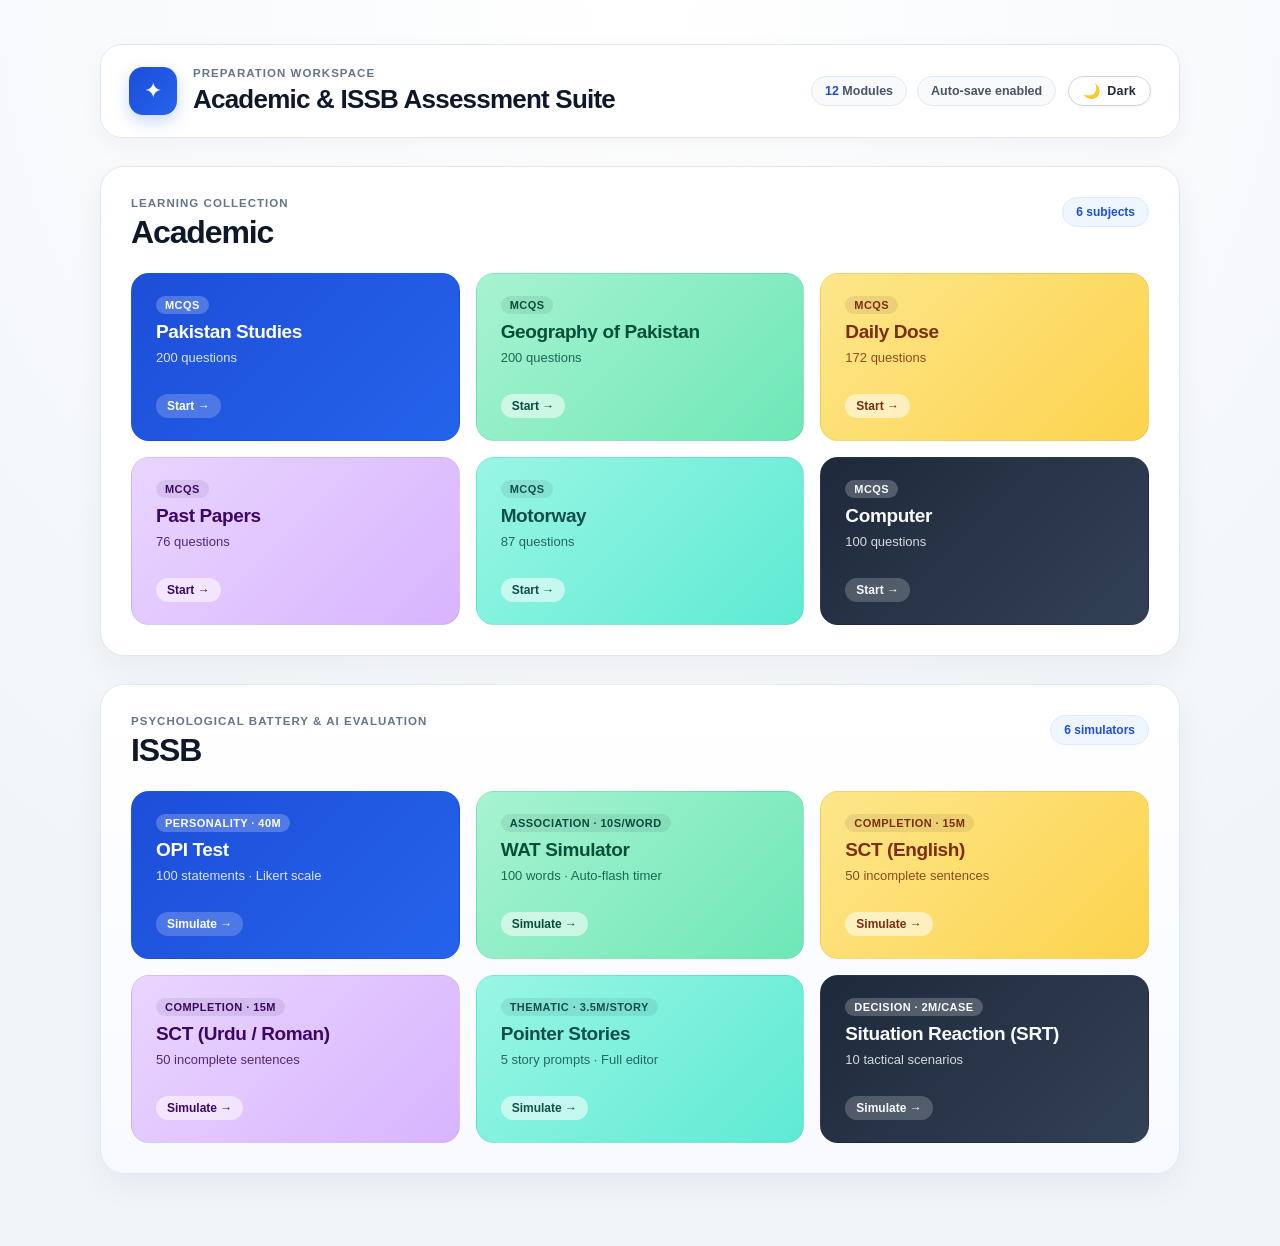
==== commit 4930cf03: "theme added" ====
--- a/index.html
+++ b/index.html
@@ -5,7 +5,11 @@
     <meta name="viewport" content="width=device-width, initial-scale=1" />
     <meta name="theme-color" content="#f4f7fb" />
     <title>Exam &amp; ISSB Preparation Portal</title>
+    <script>
+      (function(){try{var t=localStorage.getItem("exam-portal-theme")||(window.matchMedia&&window.matchMedia("(prefers-color-scheme: dark)").matches?"dark":"light");document.documentElement.setAttribute("data-theme",t);}catch(e){}})();
+    </script>
     <link rel="stylesheet" href="styles.css" />
+    <script src="theme.js" defer></script>
   </head>
   <body class="dashboard-page">
     <main class="dashboard-shell">
@@ -17,9 +21,15 @@
             <h1 class="portal-title">Academic &amp; ISSB Assessment Suite</h1>
           </div>
         </div>
-        <div class="portal-stats" id="portal-stats">
-          <span class="stat-chip"><strong>12</strong> Modules</span>
-          <span class="stat-chip" id="saved-sessions-chip">Auto-save enabled</span>
+        <div class="portal-header-actions">
+          <div class="portal-stats" id="portal-stats">
+            <span class="stat-chip"><strong>12</strong> Modules</span>
+            <span class="stat-chip" id="saved-sessions-chip">Auto-save enabled</span>
+          </div>
+          <button class="theme-toggle-button" id="theme-toggle" type="button" aria-label="Toggle dark theme" title="Toggle dark mode">
+            <span class="theme-icon" aria-hidden="true">🌙</span>
+            <span class="theme-text">Dark</span>
+          </button>
         </div>
       </header>
 
--- a/styles.css
+++ b/styles.css
@@ -698,24 +698,180 @@
   letter-spacing: -0.03em;
 }
 
-/* WAT Flash Stage */
+/* WAT Flash Stage & ISSB Projector Screen */
 .prompt-stage.mode-wat {
-  display: grid;
-  place-items: center;
-  min-height: 136px;
-  padding: 28px 20px;
-  border: 2px solid #dbeafe;
-  border-radius: 18px;
-  background: linear-gradient(135deg, #eff6ff 0%, #f8fafc 100%);
+  display: block;
+  width: 100%;
+}
+
+.wat-projector-shell {
+  display: flex;
+  flex-direction: column;
+  align-items: center;
+  justify-content: center;
+  width: 100%;
+  padding: 30px 24px;
+  border: 2px solid #93c5fd;
+  border-radius: 20px;
+  background: linear-gradient(135deg, #f0f7ff 0%, #ffffff 50%, #f0fdf4 100%);
+  box-shadow: 0 10px 30px rgba(37, 99, 235, 0.08);
+  position: relative;
+  transition: all 0.25s ease;
+  overflow: hidden;
+}
+
+.wat-projector-shell.urgent {
+  border-color: #ef4444 !important;
+  background: linear-gradient(135deg, #fff1f2 0%, #ffffff 50%, #fff7ed 100%) !important;
+  box-shadow: 0 0 0 4px rgba(239, 68, 68, 0.22), 0 12px 36px rgba(239, 68, 68, 0.16) !important;
+}
+
+.wat-projector-header {
+  display: flex;
+  align-items: center;
+  justify-content: space-between;
+  gap: 12px;
+  width: 100%;
+  margin-bottom: 8px;
+  flex-wrap: wrap;
+}
+
+.wat-stage-timer-pill {
+  display: inline-flex;
+  align-items: center;
+  gap: 5px;
+  padding: 3px 9px;
+  border-radius: 999px;
+  background: #eff6ff;
+  border: 1px solid #bfdbfe;
+  color: #1d4ed8;
+  font-weight: 700;
+  transition: all 0.2s ease;
+  user-select: none;
+}
+
+.wat-stage-timer-pill.urgent {
+  background: #fee2e2 !important;
+  border-color: #ef4444 !important;
+  color: #b91c1c !important;
+  animation: urgentPulse 0.6s ease infinite;
+}
+
+@keyframes urgentPulse {
+  0%, 100% { transform: scale(1); }
+  50% { transform: scale(1.06); }
+}
+
+.wat-timer-icon {
+  font-size: 11px;
+  line-height: 1;
+}
+
+.wat-timer-val {
+  font-size: 12.5px;
+  font-weight: 800;
+  font-variant-numeric: tabular-nums;
+  letter-spacing: -0.01em;
+}
+
+.wat-timer-label {
+  font-size: 8.5px;
+  color: #64748b;
+  font-weight: 800;
+  letter-spacing: 0.04em;
+}
+
+.wat-stage-timer-pill.urgent .wat-timer-label {
+  color: #b91c1c;
+}
+
+.wat-header-right {
+  display: flex;
+  align-items: center;
+  gap: 8px;
+}
+
+.wat-counter-badge {
+  padding: 3px 9px;
+  border-radius: 999px;
+  background: #e0f2fe;
+  color: #0369a1;
+  font-size: 11px;
+  font-weight: 800;
+  letter-spacing: 0.05em;
+}
+
+.wat-word-display {
+  margin: 24px 0 16px;
+  color: #0f172a;
+  font-size: clamp(46px, 9vw, 80px);
+  font-weight: 900;
+  letter-spacing: 0.08em;
+  text-transform: uppercase;
   text-align: center;
-}
-
-.prompt-stage.mode-wat h2 {
-  color: #1e3a8a;
-  font-size: clamp(32px, 6vw, 52px);
-  font-weight: 900;
-  letter-spacing: 0.04em;
-  text-transform: uppercase;
+  user-select: none;
+  line-height: 1.15;
+  text-shadow: 0 2px 4px rgba(15, 23, 42, 0.06);
+}
+
+/* Slide Transition Flash Animation */
+@keyframes watProjectorSlide {
+  0% {
+    opacity: 0.15;
+    transform: scale(0.96);
+    filter: brightness(1.8);
+  }
+  50% {
+    opacity: 0.85;
+  }
+  100% {
+    opacity: 1;
+    transform: scale(1);
+    filter: brightness(1);
+  }
+}
+
+.wat-flash-active {
+  animation: watProjectorSlide 0.24s cubic-bezier(0.2, 0.9, 0.3, 1) !important;
+}
+
+/* Dark Theme Overrides for WAT Projector */
+html[data-theme="dark"] .wat-projector-shell {
+  border-color: #1e3a8a;
+  background: linear-gradient(135deg, #0f172a 0%, #111827 50%, #0c1a2e 100%);
+  box-shadow: 0 10px 30px rgba(0, 0, 0, 0.45);
+}
+
+html[data-theme="dark"] .wat-projector-shell.urgent {
+  border-color: #ef4444 !important;
+  background: linear-gradient(135deg, #2b0f14 0%, #171c2b 60%, #111827 100%) !important;
+  box-shadow: 0 0 0 4px rgba(239, 68, 68, 0.25), 0 12px 36px rgba(239, 68, 68, 0.3) !important;
+}
+
+html[data-theme="dark"] .wat-counter-badge {
+  background: #1e293b;
+  color: #93c5fd;
+}
+
+html[data-theme="dark"] .wat-word-display {
+  color: #f8fafc;
+  text-shadow: 0 2px 12px rgba(37, 99, 235, 0.35);
+}
+
+html[data-theme="dark"] .wat-stage-timer-pill {
+  background: #172554;
+  border-color: #1e40af;
+  color: #93c5fd;
+}
+
+html[data-theme="dark"] .wat-stage-timer-pill.urgent {
+  background: #450a0a !important;
+  border-color: #b91c1c !important;
+  color: #fca5a5 !important;
+}
+
+html[data-theme="dark"] .wat-stage-timer-pill.urgent .wat-timer-label {
+  color: #fca5a5;
 }
 
 /* Story & SRT Prompt Stage */
@@ -1667,3 +1823,781 @@
     align-items: stretch;
   }
 }
+
+/* ==========================================================================
+   Theme Toggle Button & Header Actions
+   ========================================================================== */
+.portal-header-actions {
+  display: flex;
+  align-items: center;
+  gap: 12px;
+  flex-wrap: wrap;
+}
+
+.topbar-actions {
+  display: flex;
+  align-items: center;
+  gap: 10px;
+  flex-wrap: wrap;
+}
+
+.theme-toggle-button {
+  display: inline-flex;
+  align-items: center;
+  justify-content: center;
+  gap: 7px;
+  padding: 7px 14px;
+  border: 1px solid #cbd5e1;
+  border-radius: 999px;
+  background: #ffffff;
+  color: #1e293b;
+  font-size: 13px;
+  font-weight: 750;
+  cursor: pointer;
+  box-shadow: 0 1px 3px rgba(15, 23, 42, 0.05);
+  transition: all 0.2s cubic-bezier(0.4, 0, 0.2, 1);
+  user-select: none;
+}
+
+.theme-toggle-button:hover {
+  background: #f8fafc;
+  border-color: #94a3b8;
+  transform: translateY(-1px);
+  box-shadow: 0 3px 8px rgba(15, 23, 42, 0.08);
+}
+
+.theme-toggle-button:active {
+  transform: translateY(0);
+}
+
+.theme-icon {
+  font-size: 14px;
+  line-height: 1;
+  display: inline-block;
+  transition: transform 0.25s ease;
+}
+
+.theme-toggle-button:hover .theme-icon {
+  transform: rotate(15deg) scale(1.1);
+}
+
+.theme-text {
+  font-size: 12.5px;
+  font-weight: 700;
+  letter-spacing: 0.02em;
+}
+
+/* ==========================================================================
+   Dark Theme Overrides (html[data-theme="dark"])
+   ========================================================================== */
+html[data-theme="dark"] {
+  color-scheme: dark;
+}
+
+html[data-theme="dark"] body {
+  background: radial-gradient(circle at 50% 0%, #111a2d 0%, #090d16 75%);
+  color: #f1f5f9;
+}
+
+/* Header & Portal Branding */
+html[data-theme="dark"] .portal-header {
+  background: rgba(17, 24, 39, 0.85);
+  border-color: #1f293d;
+  box-shadow: 0 12px 32px rgba(0, 0, 0, 0.35);
+}
+
+html[data-theme="dark"] .portal-title {
+  color: #f8fafc;
+}
+
+html[data-theme="dark"] .stat-chip {
+  border-color: #222f47;
+  color: #cbd5e1;
+  background: #131c2e;
+}
+
+html[data-theme="dark"] .stat-chip strong {
+  color: #60a5fa;
+}
+
+html[data-theme="dark"] .theme-toggle-button {
+  background: #162035;
+  border-color: #243350;
+  color: #f1f5f9;
+  box-shadow: 0 1px 4px rgba(0, 0, 0, 0.25);
+}
+
+html[data-theme="dark"] .theme-toggle-button:hover {
+  background: #1c2a44;
+  border-color: #3b82f6;
+  box-shadow: 0 4px 12px rgba(0, 0, 0, 0.35);
+}
+
+/* Dashboard Categories */
+html[data-theme="dark"] .category-card {
+  background: #111827;
+  border-color: #1f293d;
+  box-shadow: 0 12px 32px rgba(0, 0, 0, 0.3);
+}
+
+html[data-theme="dark"] .category-issb {
+  background: linear-gradient(180deg, #111827 0%, #131d33 100%);
+  border-color: #1e3a8a;
+}
+
+html[data-theme="dark"] .category-title {
+  color: #f8fafc;
+}
+
+html[data-theme="dark"] .eyebrow,
+html[data-theme="dark"] .muted-label {
+  color: #94a3b8;
+}
+
+html[data-theme="dark"] .category-count {
+  color: #93c5fd;
+  background: #1e293b;
+  border-color: #334155;
+}
+
+/* Academic & ISSB Tiles in Dark Mode */
+html[data-theme="dark"] .quiz-tile {
+  border-color: rgba(255, 255, 255, 0.08);
+  box-shadow: 0 6px 16px rgba(0, 0, 0, 0.25);
+}
+
+html[data-theme="dark"] .quiz-tile:hover {
+  box-shadow: 0 14px 28px rgba(0, 0, 0, 0.45);
+}
+
+html[data-theme="dark"] .tile-blue {
+  background: linear-gradient(135deg, #1e3a8a 0%, #2563eb 100%);
+  color: #ffffff;
+}
+
+html[data-theme="dark"] .tile-green {
+  background: linear-gradient(135deg, #064e3b 0%, #047857 100%);
+  color: #ecfdf5;
+}
+
+html[data-theme="dark"] .tile-green .tile-tag,
+html[data-theme="dark"] .tile-green .tile-progress {
+  background: rgba(255, 255, 255, 0.16);
+  color: #ecfdf5;
+}
+
+html[data-theme="dark"] .tile-orange {
+  background: linear-gradient(135deg, #7c2d12 0%, #b45309 100%);
+  color: #fffbeb;
+}
+
+html[data-theme="dark"] .tile-orange .tile-tag,
+html[data-theme="dark"] .tile-orange .tile-progress {
+  background: rgba(255, 255, 255, 0.16);
+  color: #fffbeb;
+}
+
+html[data-theme="dark"] .tile-purple {
+  background: linear-gradient(135deg, #4c1d95 0%, #6d28d9 100%);
+  color: #faf5ff;
+}
+
+html[data-theme="dark"] .tile-purple .tile-tag,
+html[data-theme="dark"] .tile-purple .tile-progress {
+  background: rgba(255, 255, 255, 0.16);
+  color: #faf5ff;
+}
+
+html[data-theme="dark"] .tile-teal {
+  background: linear-gradient(135deg, #134e4a 0%, #0f766e 100%);
+  color: #f0fdfa;
+}
+
+html[data-theme="dark"] .tile-teal .tile-tag,
+html[data-theme="dark"] .tile-teal .tile-progress {
+  background: rgba(255, 255, 255, 0.16);
+  color: #f0fdfa;
+}
+
+html[data-theme="dark"] .tile-slate {
+  background: linear-gradient(135deg, #0f172a 0%, #1e293b 100%);
+  color: #f8fafc;
+}
+
+html[data-theme="dark"] .tile-progress.has-progress {
+  background: rgba(255, 255, 255, 0.95);
+  color: #0f172a;
+}
+
+/* App Shell & Navigation */
+html[data-theme="dark"] .topbar {
+  border-bottom-color: #1f293d;
+}
+
+html[data-theme="dark"] .topbar-divider {
+  color: #475569;
+}
+
+html[data-theme="dark"] .topbar-badge {
+  color: #cbd5e1;
+}
+
+html[data-theme="dark"] .back-link {
+  background: #1e293b;
+  color: #60a5fa;
+}
+
+html[data-theme="dark"] .back-link:hover {
+  background: #27354f;
+}
+
+html[data-theme="dark"] .reset-button {
+  background: #2b1418;
+  border-color: #551d26;
+  color: #f87171;
+}
+
+html[data-theme="dark"] .reset-button:hover {
+  background: #3b181f;
+}
+
+html[data-theme="dark"] .test-switcher {
+  background: #111827;
+  border-color: #1f293d;
+}
+
+html[data-theme="dark"] .test-tab {
+  color: #94a3b8;
+}
+
+html[data-theme="dark"] .test-tab:hover {
+  color: #f8fafc;
+  background: #1f293d;
+}
+
+html[data-theme="dark"] .test-tab.active {
+  color: #ffffff;
+  background: #2563eb;
+  box-shadow: 0 4px 12px rgba(37, 99, 235, 0.35);
+}
+
+html[data-theme="dark"] .report-trigger-button {
+  background: #172554;
+  border-color: #1e40af;
+  color: #93c5fd;
+}
+
+html[data-theme="dark"] .report-trigger-button:hover {
+  background: #1e3a8a;
+}
+
+/* Cards & Stages */
+html[data-theme="dark"] .progress-card,
+html[data-theme="dark"] .question-card,
+html[data-theme="dark"] .complete-card,
+html[data-theme="dark"] .report-card {
+  background: #111827;
+  border-color: #1f293d;
+  box-shadow: 0 10px 28px rgba(0, 0, 0, 0.3);
+}
+
+html[data-theme="dark"] .progress-head strong,
+html[data-theme="dark"] .question-card h2,
+html[data-theme="dark"] .complete-card h2,
+html[data-theme="dark"] .report-header h2 {
+  color: #f8fafc;
+}
+
+html[data-theme="dark"] .item-timer-pill,
+html[data-theme="dark"] .total-timer-pill {
+  background: #131c2e;
+  border-color: #1f293d;
+}
+
+html[data-theme="dark"] .item-timer-pill.timer-warning {
+  background: #38161b;
+  border-color: #5c1d24;
+  color: #f87171;
+}
+
+html[data-theme="dark"] .item-timer-pill.timer-warning strong {
+  color: #f87171;
+}
+
+html[data-theme="dark"] .timer-caption {
+  color: #94a3b8;
+}
+
+html[data-theme="dark"] .item-timer-pill strong,
+html[data-theme="dark"] .progress-percent {
+  color: #60a5fa;
+}
+
+html[data-theme="dark"] .progress-track {
+  background: #1f293d;
+}
+
+html[data-theme="dark"] .progress-fill {
+  background: linear-gradient(90deg, #3b82f6, #60a5fa);
+}
+
+html[data-theme="dark"] .score-row {
+  color: #94a3b8;
+}
+
+html[data-theme="dark"] .score-row strong {
+  color: #f1f5f9;
+}
+
+html[data-theme="dark"] .save-pill {
+  background: #042f2e;
+  color: #5eead4;
+}
+
+html[data-theme="dark"] .map-toggle-button {
+  background: #131c2e;
+  border-color: #243350;
+  color: #cbd5e1;
+}
+
+html[data-theme="dark"] .map-toggle-button:hover {
+  background: #1c2a44;
+}
+
+html[data-theme="dark"] .question-map {
+  border-top-color: #1f293d;
+}
+
+html[data-theme="dark"] .map-dot {
+  background: #131c2e;
+  border-color: #243350;
+  color: #cbd5e1;
+}
+
+html[data-theme="dark"] .map-dot:hover {
+  border-color: #3b82f6;
+  color: #93c5fd;
+}
+
+html[data-theme="dark"] .map-dot.answered {
+  background: #064e3b;
+  border-color: #059669;
+  color: #a7f3d0;
+}
+
+html[data-theme="dark"] .map-dot.current {
+  background: #1e3a8a;
+  border-color: #3b82f6;
+  color: #93c5fd;
+}
+
+html[data-theme="dark"] .question-number {
+  color: #94a3b8;
+}
+
+html[data-theme="dark"] .topic-pill {
+  background: #1e293b;
+  color: #93c5fd;
+}
+
+html[data-theme="dark"] .mode-toggle-pill {
+  background: #131c2e;
+  border-color: #243350;
+  color: #cbd5e1;
+}
+
+html[data-theme="dark"] .source-note {
+  color: #94a3b8;
+}
+
+html[data-theme="dark"] .item-timer-bar-wrap {
+  background: #1f293d;
+}
+
+/* Question Prompts & Modes */
+html[data-theme="dark"] .prompt-stage.mode-wat {
+  background: linear-gradient(135deg, #131c31 0%, #162035 100%);
+  border-color: #1e3a8a;
+}
+
+html[data-theme="dark"] .prompt-stage.mode-wat h2 {
+  color: #93c5fd;
+}
+
+html[data-theme="dark"] .prompt-stage.mode-story,
+html[data-theme="dark"] .prompt-stage.mode-srt {
+  background: #131c2e;
+  border-left-color: #3b82f6;
+}
+
+html[data-theme="dark"] .prompt-stage.mode-story h2,
+html[data-theme="dark"] .prompt-stage.mode-srt h2 {
+  color: #f8fafc;
+}
+
+/* Academic MCQs in Dark Mode */
+html[data-theme="dark"] .options .option {
+  background: #131c2e;
+  border-color: #243350;
+  color: #f1f5f9;
+}
+
+html[data-theme="dark"] .options .option:hover:not(:disabled) {
+  border-color: #3b82f6;
+  background: #1c2a44;
+}
+
+html[data-theme="dark"] .option-letter {
+  background: #1f293d;
+  color: #94a3b8;
+}
+
+html[data-theme="dark"] .option.correct {
+  border-color: #16a34a;
+  background: #052e16;
+  color: #f0fdf4;
+}
+
+html[data-theme="dark"] .option.correct .option-letter {
+  background: #16a34a;
+  color: #ffffff;
+}
+
+html[data-theme="dark"] .option.wrong {
+  border-color: #dc2626;
+  background: #450a0a;
+  color: #fef2f2;
+}
+
+html[data-theme="dark"] .option.wrong .option-letter {
+  background: #dc2626;
+  color: #ffffff;
+}
+
+html[data-theme="dark"] .feedback {
+  color: #4ade80;
+}
+
+html[data-theme="dark"] .feedback strong {
+  color: #86efac;
+}
+
+/* Likert Scale (OPI) in Dark Mode */
+html[data-theme="dark"] .likert-option {
+  background: #131c2e;
+  border-color: #243350;
+  color: #cbd5e1;
+}
+
+html[data-theme="dark"] .likert-option:hover {
+  border-color: #3b82f6;
+  background: #1c2a44;
+  color: #f8fafc;
+}
+
+html[data-theme="dark"] .likert-option:has(input:checked) {
+  border-color: #3b82f6;
+  color: #93c5fd;
+  background: #172554;
+  box-shadow: 0 4px 12px rgba(59, 130, 246, 0.2);
+}
+
+html[data-theme="dark"] .likert-key-badge {
+  background: #1f293d;
+  color: #94a3b8;
+}
+
+html[data-theme="dark"] .likert-option:has(input:checked) .likert-key-badge {
+  background: #2563eb;
+  color: #ffffff;
+}
+
+/* Text Inputs and Preview */
+html[data-theme="dark"] .sct-live-preview {
+  background: #131c2e;
+  border-color: #243350;
+  color: #cbd5e1;
+}
+
+html[data-theme="dark"] .sct-user-part {
+  color: #60a5fa;
+}
+
+html[data-theme="dark"] .sim-text-input,
+html[data-theme="dark"] .sim-textarea {
+  background: #0b1120;
+  border-color: #243350;
+  color: #f8fafc;
+}
+
+html[data-theme="dark"] .sim-text-input:focus,
+html[data-theme="dark"] .sim-textarea:focus {
+  border-color: #3b82f6;
+  box-shadow: 0 0 0 4px rgba(59, 130, 246, 0.22);
+}
+
+html[data-theme="dark"] .input-helper-row,
+html[data-theme="dark"] .keyboard-hint {
+  color: #94a3b8;
+}
+
+html[data-theme="dark"] .action-row {
+  border-top-color: #1f293d;
+}
+
+html[data-theme="dark"] .secondary-button {
+  color: #60a5fa;
+}
+
+html[data-theme="dark"] .secondary-button:hover:not(:disabled) {
+  background: #1e293b;
+}
+
+html[data-theme="dark"] .secondary-button.outline-btn {
+  border-color: #243350;
+  color: #cbd5e1;
+  background: #131c2e;
+}
+
+html[data-theme="dark"] .secondary-button.outline-btn:hover {
+  border-color: #3b82f6;
+  background: #1c2a44;
+}
+
+/* Gemini Live Studio */
+html[data-theme="dark"] .gemini-live-panel {
+  background: linear-gradient(135deg, #131b36 0%, #111827 100%);
+  border-color: #312e81;
+}
+
+html[data-theme="dark"] .gemini-badge {
+  background: #312e81;
+  color: #c7d2fe;
+}
+
+html[data-theme="dark"] .gemini-panel-head h3 {
+  color: #e0e7ff;
+}
+
+html[data-theme="dark"] .gemini-panel-head p {
+  color: #cbd5e1;
+}
+
+html[data-theme="dark"] .gemini-loading {
+  background: #131c2e;
+  color: #93c5fd;
+}
+
+html[data-theme="dark"] .spinner {
+  border-color: #1f293d;
+  border-top-color: #60a5fa;
+}
+
+html[data-theme="dark"] .gemini-assessment-box {
+  background: #111827;
+  border-color: #1f293d;
+  box-shadow: 0 8px 24px rgba(0, 0, 0, 0.35);
+}
+
+html[data-theme="dark"] .assessment-verdict-row {
+  border-bottom-color: #1f293d;
+}
+
+html[data-theme="dark"] .assessment-headline {
+  color: #f8fafc;
+}
+
+html[data-theme="dark"] .overall-score-circle {
+  border-color: #1e40af;
+  background: #172554;
+}
+
+html[data-theme="dark"] .score-big {
+  color: #60a5fa;
+}
+
+html[data-theme="dark"] .score-sub {
+  color: #94a3b8;
+}
+
+html[data-theme="dark"] .assessment-summary-para {
+  color: #cbd5e1;
+}
+
+html[data-theme="dark"] .olq-section h5,
+html[data-theme="dark"] .question-critiques-section h5 {
+  color: #f8fafc;
+}
+
+html[data-theme="dark"] .olq-score-card {
+  background: #131c2e;
+  border-color: #1f293d;
+}
+
+html[data-theme="dark"] .olq-score-num {
+  color: #60a5fa;
+}
+
+html[data-theme="dark"] .olq-bar-track {
+  background: #1f293d;
+}
+
+html[data-theme="dark"] .olq-note {
+  color: #94a3b8;
+}
+
+html[data-theme="dark"] .sw-strengths {
+  background: #052e16;
+  border-color: #14532d;
+}
+
+html[data-theme="dark"] .sw-strengths h5 {
+  color: #4ade80;
+}
+
+html[data-theme="dark"] .sw-strengths ul {
+  color: #dcfce7;
+}
+
+html[data-theme="dark"] .sw-weaknesses {
+  background: #451a03;
+  border-color: #78350f;
+}
+
+html[data-theme="dark"] .sw-weaknesses h5 {
+  color: #facc15;
+}
+
+html[data-theme="dark"] .sw-weaknesses ul {
+  color: #fef3c7;
+}
+
+html[data-theme="dark"] .ai-review-item {
+  background: #131c2e;
+  border-color: #1f293d;
+}
+
+html[data-theme="dark"] .ai-review-item p {
+  color: #cbd5e1;
+}
+
+html[data-theme="dark"] .review-prompt strong,
+html[data-theme="dark"] .review-user-ans strong,
+html[data-theme="dark"] .review-analysis strong {
+  color: #f8fafc;
+}
+
+html[data-theme="dark"] .review-better {
+  border-left-color: #22c55e;
+  background: #052e16;
+  color: #86efac !important;
+}
+
+/* AI Export & Report Preview */
+html[data-theme="dark"] .ai-export-banner {
+  background: linear-gradient(135deg, #111d38 0%, #131c2e 100%);
+  border-color: #1e3a8a;
+}
+
+html[data-theme="dark"] .ai-export-info h3 {
+  color: #93c5fd;
+}
+
+html[data-theme="dark"] .ai-export-info p,
+html[data-theme="dark"] .report-subtitle,
+html[data-theme="dark"] .completion-summary {
+  color: #cbd5e1;
+}
+
+html[data-theme="dark"] .filter-toggle {
+  color: #cbd5e1;
+}
+
+html[data-theme="dark"] .metric-box {
+  background: #131c2e;
+  border-color: #1f293d;
+}
+
+html[data-theme="dark"] .metric-label {
+  color: #94a3b8;
+}
+
+html[data-theme="dark"] .metric-value {
+  color: #f8fafc;
+}
+
+html[data-theme="dark"] .report-header {
+  border-bottom-color: #1f293d;
+}
+
+html[data-theme="dark"] .muted-small {
+  color: #94a3b8;
+}
+
+html[data-theme="dark"] .ai-prompt-textarea {
+  background: #050811;
+  border-color: #1f293d;
+  color: #e2e8f0;
+}
+
+/* QA Breakdown List */
+html[data-theme="dark"] .qa-item {
+  background: #111827;
+  border-color: #1f293d;
+}
+
+html[data-theme="dark"] .qa-item.qa-answered {
+  background: #131c2e;
+  border-color: #1f293d;
+  border-left-color: #16a34a;
+}
+
+html[data-theme="dark"] .qa-item.qa-unanswered {
+  background: #0c121e;
+  border-color: #1f293d;
+  border-left-color: #334155;
+}
+
+html[data-theme="dark"] .qa-number {
+  background: #1e293b;
+  color: #93c5fd;
+}
+
+html[data-theme="dark"] .qa-time {
+  color: #94a3b8;
+}
+
+html[data-theme="dark"] .qa-edit-btn {
+  background: #1e293b;
+  border-color: #334155;
+  color: #cbd5e1;
+}
+
+html[data-theme="dark"] .qa-edit-btn:hover {
+  border-color: #3b82f6;
+  color: #93c5fd;
+}
+
+html[data-theme="dark"] .qa-field-label {
+  color: #94a3b8;
+}
+
+html[data-theme="dark"] .qa-question p {
+  color: #f8fafc;
+}
+
+html[data-theme="dark"] .answer-filled {
+  color: #93c5fd;
+}
+
+html[data-theme="dark"] .answer-empty {
+  color: #64748b;
+}
+
+html[data-theme="dark"] .loading-error,
+html[data-theme="dark"] .gemini-error {
+  background: #450a0a;
+  border-color: #7f1d1d;
+  color: #fca5a5;
+}
+
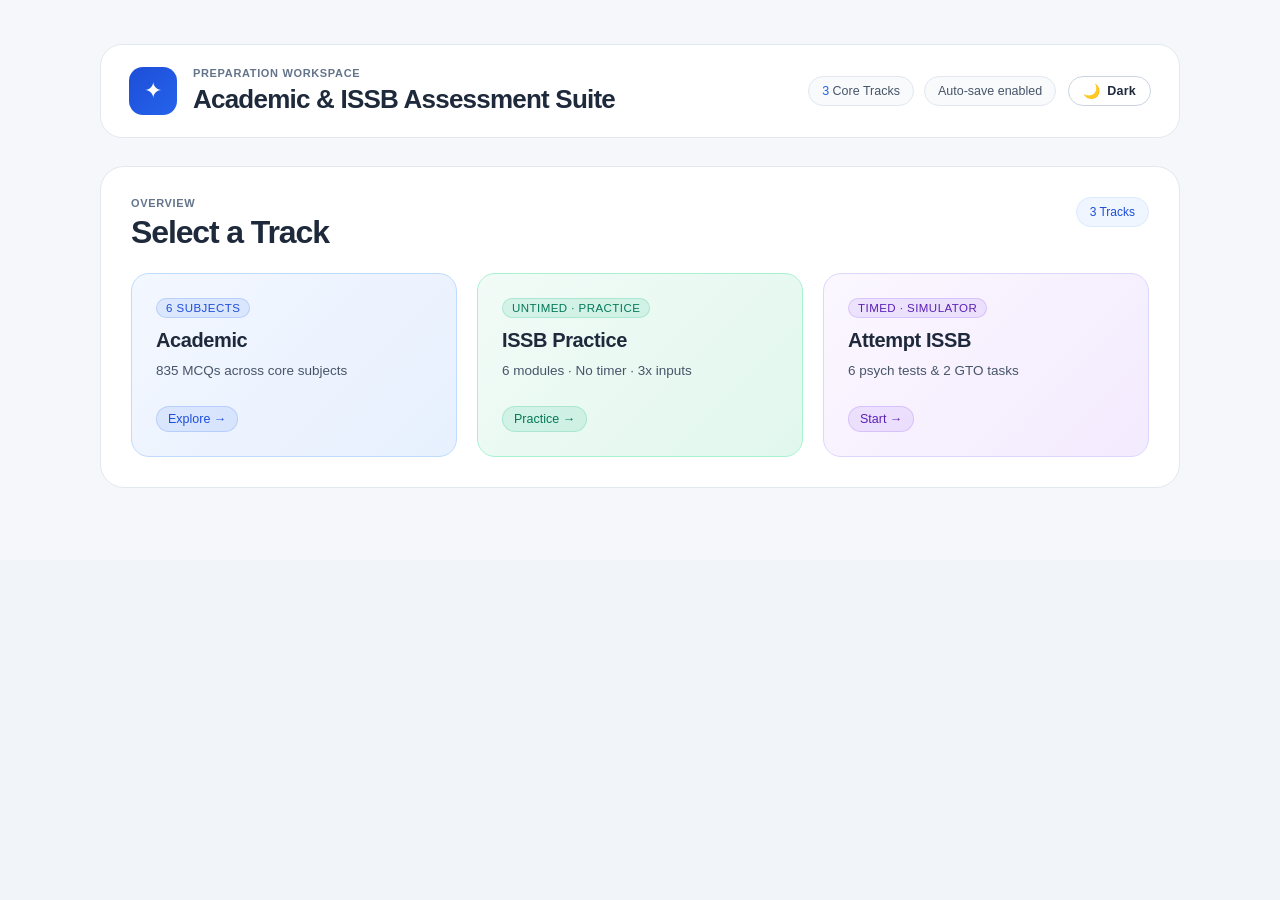
==== commit 41431b7c: "New things added" ====
--- a/index.html
+++ b/index.html
@@ -3,7 +3,7 @@
   <head>
     <meta charset="UTF-8" />
     <meta name="viewport" content="width=device-width, initial-scale=1" />
-    <meta name="theme-color" content="#f4f7fb" />
+    <meta name="theme-color" content="#f2f2f7" />
     <title>Exam &amp; ISSB Preparation Portal</title>
     <script>
       (function(){try{var t=localStorage.getItem("exam-portal-theme")||(window.matchMedia&&window.matchMedia("(prefers-color-scheme: dark)").matches?"dark":"light");document.documentElement.setAttribute("data-theme",t);}catch(e){}})();
@@ -23,7 +23,7 @@
         </div>
         <div class="portal-header-actions">
           <div class="portal-stats" id="portal-stats">
-            <span class="stat-chip"><strong>12</strong> Modules</span>
+            <span class="stat-chip"><strong>3</strong> Core Tracks</span>
             <span class="stat-chip" id="saved-sessions-chip">Auto-save enabled</span>
           </div>
           <button class="theme-toggle-button" id="theme-toggle" type="button" aria-label="Toggle dark theme" title="Toggle dark mode">
@@ -33,8 +33,54 @@
         </div>
       </header>
 
-      <div class="dashboard-categories">
-        <section class="category-card category-academic" aria-labelledby="academic-title">
+      <!-- MAIN CLEAN 3-CARD HUB VIEW -->
+      <section class="category-card hub-overview-card" id="dashboard-hub-view" aria-label="Main Preparation Categories">
+        <div class="category-header">
+          <div>
+            <p class="eyebrow">Overview</p>
+            <h2 class="category-title">Select a Track</h2>
+          </div>
+          <span class="category-count">3 Tracks</span>
+        </div>
+
+        <div class="hub-cards-grid">
+          <button class="quiz-tile tile-blue hub-main-card" type="button" data-hub-target="academic">
+            <span class="tile-content">
+              <span class="tile-tag">6 Subjects</span>
+              <strong>Academic</strong>
+              <span class="tile-meta">835 MCQs across core subjects</span>
+            </span>
+            <span class="tile-progress" id="hub-badge-academic">Explore →</span>
+          </button>
+
+          <button class="quiz-tile tile-green hub-main-card" type="button" data-hub-target="issb-practice">
+            <span class="tile-content">
+              <span class="tile-tag">Untimed · Practice</span>
+              <strong>ISSB Practice</strong>
+              <span class="tile-meta">6 modules · No timer · 3x inputs</span>
+            </span>
+            <span class="tile-progress" id="hub-badge-practice">Practice →</span>
+          </button>
+
+          <button class="quiz-tile tile-purple hub-main-card" type="button" data-hub-target="attempt-issb">
+            <span class="tile-content">
+              <span class="tile-tag">Timed · Simulator</span>
+              <strong>Attempt ISSB</strong>
+              <span class="tile-meta">6 psych tests &amp; 2 GTO tasks</span>
+            </span>
+            <span class="tile-progress" id="hub-badge-attempt">Start →</span>
+          </button>
+        </div>
+      </section>
+
+      <!-- DETAIL VIEW 1: ACADEMIC -->
+      <div class="hub-detail-view hidden" id="view-academic" aria-labelledby="academic-title">
+        <div class="hub-detail-header">
+          <button class="hub-back-button" type="button" data-back-to-hub>← Back to Main Categories</button>
+          <span class="hub-breadcrumb">Dashboard / <strong>Academic</strong></span>
+        </div>
+
+        <section class="category-card category-academic">
           <div class="category-header">
             <div>
               <p class="eyebrow">Learning collection</p>
@@ -99,78 +145,245 @@
             </a>
           </div>
         </section>
-
-        <section class="category-card category-issb" aria-labelledby="issb-title">
+      </div>
+
+      <!-- DETAIL VIEW 2: ISSB PRACTICE (UNTIMED · 3x VARIATIONS) -->
+      <div class="hub-detail-view hidden" id="view-issb-practice" aria-labelledby="issb-practice-title">
+        <div class="hub-detail-header">
+          <button class="hub-back-button" type="button" data-back-to-hub>← Back to Main Categories</button>
+          <span class="hub-breadcrumb">Dashboard / <strong>ISSB Practice</strong></span>
+        </div>
+
+        <section class="category-card category-issb">
           <div class="category-header">
             <div>
-              <p class="eyebrow">Psychological battery &amp; AI evaluation</p>
-              <h2 class="category-title" id="issb-title">ISSB</h2>
+              <p class="eyebrow">Untimed Practice Battery</p>
+              <h2 class="category-title" id="issb-practice-title">ISSB Practice</h2>
             </div>
-            <span class="category-count">6 simulators</span>
-          </div>
-
-          <div class="quiz-grid" aria-label="ISSB Psychological Test Simulators">
-            <a class="quiz-tile tile-blue" href="ISSB/simulator.html?test=opi" data-issb-key="opi" data-total="100">
-              <span class="tile-content">
-                <span class="tile-tag">Personality · 40m</span>
-                <strong>OPI Test</strong>
-                <span class="tile-meta">100 statements · Likert scale</span>
-              </span>
-              <span class="tile-progress" data-progress-badge>Simulate →</span>
-            </a>
-
-            <a class="quiz-tile tile-green" href="ISSB/simulator.html?test=wat" data-issb-key="wat" data-total="100">
-              <span class="tile-content">
-                <span class="tile-tag">Association · 10s/word</span>
-                <strong>WAT Simulator</strong>
-                <span class="tile-meta">100 words · Auto-flash timer</span>
-              </span>
-              <span class="tile-progress" data-progress-badge>Simulate →</span>
-            </a>
-
-            <a class="quiz-tile tile-orange" href="ISSB/simulator.html?test=sct_eng" data-issb-key="sct_eng" data-total="50">
-              <span class="tile-content">
-                <span class="tile-tag">Completion · 15m</span>
+            <span class="category-count">6 modules · Untimed</span>
+          </div>
+
+          <div class="quiz-grid" aria-label="ISSB Untimed Practice Modules">
+            <a class="quiz-tile tile-blue" href="ISSB/practice.html?test=opi" data-practice-key="opi" data-total="100">
+              <span class="tile-content">
+                <span class="tile-tag">Untimed</span>
+                <strong>OPI Practice</strong>
+                <span class="tile-meta">100 statements · 7-point scale</span>
+              </span>
+              <span class="tile-progress" data-progress-badge>Practice →</span>
+            </a>
+
+            <a class="quiz-tile tile-green" href="ISSB/practice.html?test=wat" data-practice-key="wat" data-total="100">
+              <span class="tile-content">
+                <span class="tile-tag">3x Sentences</span>
+                <strong>WAT Practice</strong>
+                <span class="tile-meta">100 words · Untimed</span>
+              </span>
+              <span class="tile-progress" data-progress-badge>Practice →</span>
+            </a>
+
+            <a class="quiz-tile tile-orange" href="ISSB/practice.html?test=sct_eng" data-practice-key="sct_eng" data-total="50">
+              <span class="tile-content">
+                <span class="tile-tag">3x Completions</span>
                 <strong>SCT (English)</strong>
-                <span class="tile-meta">50 incomplete sentences</span>
-              </span>
-              <span class="tile-progress" data-progress-badge>Simulate →</span>
-            </a>
-
-            <a class="quiz-tile tile-purple" href="ISSB/simulator.html?test=sct_urdu" data-issb-key="sct_urdu" data-total="50">
-              <span class="tile-content">
-                <span class="tile-tag">Completion · 15m</span>
+                <span class="tile-meta">50 sentences · Untimed</span>
+              </span>
+              <span class="tile-progress" data-progress-badge>Practice →</span>
+            </a>
+
+            <a class="quiz-tile tile-purple" href="ISSB/practice.html?test=sct_urdu" data-practice-key="sct_urdu" data-total="50">
+              <span class="tile-content">
+                <span class="tile-tag">3x Completions</span>
                 <strong>SCT (Urdu / Roman)</strong>
-                <span class="tile-meta">50 incomplete sentences</span>
-              </span>
-              <span class="tile-progress" data-progress-badge>Simulate →</span>
-            </a>
-
-            <a class="quiz-tile tile-teal" href="ISSB/simulator.html?test=pointer" data-issb-key="pointer" data-total="5">
-              <span class="tile-content">
-                <span class="tile-tag">Thematic · 3.5m/story</span>
+                <span class="tile-meta">50 sentences · Untimed</span>
+              </span>
+              <span class="tile-progress" data-progress-badge>Practice →</span>
+            </a>
+
+            <a class="quiz-tile tile-teal" href="ISSB/practice.html?test=pointer" data-practice-key="pointer" data-total="5">
+              <span class="tile-content">
+                <span class="tile-tag">3x Story Angles</span>
                 <strong>Pointer Stories</strong>
-                <span class="tile-meta">5 story prompts · Full editor</span>
-              </span>
-              <span class="tile-progress" data-progress-badge>Simulate →</span>
-            </a>
-
-            <a class="quiz-tile tile-slate" href="ISSB/simulator.html?test=srt" data-issb-key="srt" data-total="10">
-              <span class="tile-content">
-                <span class="tile-tag">Decision · 2m/case</span>
+                <span class="tile-meta">5 stories · Untimed</span>
+              </span>
+              <span class="tile-progress" data-progress-badge>Practice →</span>
+            </a>
+
+            <a class="quiz-tile tile-slate" href="ISSB/practice.html?test=srt" data-practice-key="srt" data-total="10">
+              <span class="tile-content">
+                <span class="tile-tag">3x Action Plans</span>
                 <strong>Situation Reaction (SRT)</strong>
-                <span class="tile-meta">10 tactical scenarios</span>
-              </span>
-              <span class="tile-progress" data-progress-badge>Simulate →</span>
+                <span class="tile-meta">10 scenarios · Untimed</span>
+              </span>
+              <span class="tile-progress" data-progress-badge>Practice →</span>
             </a>
           </div>
         </section>
       </div>
+
+      <!-- DETAIL VIEW 3: ATTEMPT ISSB (TIMED SIMULATORS + GTO) -->
+      <div class="hub-detail-view hidden" id="view-attempt-issb" aria-labelledby="issb-title">
+        <div class="hub-detail-header">
+          <button class="hub-back-button" type="button" data-back-to-hub>← Back to Main Categories</button>
+          <span class="hub-breadcrumb">Dashboard / <strong>Attempt ISSB</strong></span>
+        </div>
+
+        <div class="dashboard-categories">
+          <section class="category-card category-issb" aria-labelledby="issb-title">
+            <div class="category-header">
+              <div>
+                <p class="eyebrow">Psychological battery &amp; AI evaluation</p>
+                <h2 class="category-title" id="issb-title">ISSB</h2>
+              </div>
+              <span class="category-count">6 simulators · Timed</span>
+            </div>
+
+            <div class="quiz-grid" aria-label="ISSB Psychological Test Simulators">
+              <a class="quiz-tile tile-blue" href="ISSB/simulator.html?test=opi" data-issb-key="opi" data-total="100">
+                <span class="tile-content">
+                  <span class="tile-tag">Personality · 40m</span>
+                  <strong>OPI Test</strong>
+                  <span class="tile-meta">100 statements · Likert scale</span>
+                </span>
+                <span class="tile-progress" data-progress-badge>Simulate →</span>
+              </a>
+
+              <a class="quiz-tile tile-green" href="ISSB/simulator.html?test=wat" data-issb-key="wat" data-total="100">
+                <span class="tile-content">
+                  <span class="tile-tag">Association · 10s/word</span>
+                  <strong>WAT Simulator</strong>
+                  <span class="tile-meta">100 words · Auto-flash timer</span>
+                </span>
+                <span class="tile-progress" data-progress-badge>Simulate →</span>
+              </a>
+
+              <a class="quiz-tile tile-orange" href="ISSB/simulator.html?test=sct_eng" data-issb-key="sct_eng" data-total="50">
+                <span class="tile-content">
+                  <span class="tile-tag">Completion · 15m</span>
+                  <strong>SCT (English)</strong>
+                  <span class="tile-meta">50 incomplete sentences</span>
+                </span>
+                <span class="tile-progress" data-progress-badge>Simulate →</span>
+              </a>
+
+              <a class="quiz-tile tile-purple" href="ISSB/simulator.html?test=sct_urdu" data-issb-key="sct_urdu" data-total="50">
+                <span class="tile-content">
+                  <span class="tile-tag">Completion · 15m</span>
+                  <strong>SCT (Urdu / Roman)</strong>
+                  <span class="tile-meta">50 incomplete sentences</span>
+                </span>
+                <span class="tile-progress" data-progress-badge>Simulate →</span>
+              </a>
+
+              <a class="quiz-tile tile-teal" href="ISSB/simulator.html?test=pointer" data-issb-key="pointer" data-total="5">
+                <span class="tile-content">
+                  <span class="tile-tag">Thematic · 3.5m/story</span>
+                  <strong>Pointer Stories</strong>
+                  <span class="tile-meta">5 story prompts · Full editor</span>
+                </span>
+                <span class="tile-progress" data-progress-badge>Simulate →</span>
+              </a>
+
+              <a class="quiz-tile tile-slate" href="ISSB/simulator.html?test=srt" data-issb-key="srt" data-total="10">
+                <span class="tile-content">
+                  <span class="tile-tag">Decision · 2m/case</span>
+                  <strong>Situation Reaction (SRT)</strong>
+                  <span class="tile-meta">10 tactical scenarios</span>
+                </span>
+                <span class="tile-progress" data-progress-badge>Simulate →</span>
+              </a>
+            </div>
+          </section>
+
+          <section class="category-card category-gto" aria-labelledby="gto-title">
+            <div class="category-header">
+              <div>
+                <p class="eyebrow">Group Testing Officer · Tasks &amp; Speech</p>
+                <h2 class="category-title" id="gto-title">GTO</h2>
+              </div>
+              <span class="category-count">2 modules</span>
+            </div>
+
+            <div class="quiz-grid" aria-label="GTO modules">
+              <a class="quiz-tile tile-teal" href="ISSB/public-speaking.html" data-gto-key="public_speaking" data-total="7">
+                <span class="tile-content">
+                  <span class="tile-tag">Lecturette · Audio</span>
+                  <strong>Public Speaking</strong>
+                  <span class="tile-meta">7 topics · Audio &amp; speech timer</span>
+                </span>
+                <span class="tile-progress" data-progress-badge>Practice →</span>
+              </a>
+
+              <a class="quiz-tile tile-orange" href="ISSB/military-plans.html" data-gto-key="military_planning" data-total="5">
+                <span class="tile-content">
+                  <span class="tile-tag">Tactical · Model Room</span>
+                  <strong>Military Planning</strong>
+                  <span class="tile-meta">5 tactical exercises · Answer sheet</span>
+                </span>
+                <span class="tile-progress" data-progress-badge>Explore →</span>
+              </a>
+            </div>
+          </section>
+        </div>
+      </div>
     </main>
 
     <script>
+      (function initHubDashboard() {
+        const hubView = document.getElementById("dashboard-hub-view");
+        const detailViews = {
+          academic: document.getElementById("view-academic"),
+          "issb-practice": document.getElementById("view-issb-practice"),
+          "attempt-issb": document.getElementById("view-attempt-issb"),
+        };
+
+        function showSection(sectionKey, updateHash = true) {
+          const valid = Boolean(sectionKey && detailViews[sectionKey]);
+          hubView.classList.toggle("hidden", valid);
+          Object.entries(detailViews).forEach(([key, el]) => {
+            if (el) el.classList.toggle("hidden", key !== sectionKey);
+          });
+
+          if (updateHash) {
+            if (valid) {
+              history.replaceState(null, "", `#${sectionKey}`);
+            } else {
+              history.replaceState(null, "", window.location.pathname + window.location.search);
+            }
+          }
+          window.scrollTo({ top: 0, behavior: "smooth" });
+        }
+
+        function syncFromHash() {
+          const hash = (window.location.hash || "").replace(/^#/, "");
+          if (detailViews[hash]) {
+            showSection(hash, false);
+          } else {
+            showSection(null, false);
+          }
+        }
+
+        document.querySelectorAll("[data-hub-target]").forEach((btn) => {
+          btn.addEventListener("click", () => {
+            showSection(btn.getAttribute("data-hub-target"), true);
+          });
+        });
+
+        document.querySelectorAll("[data-back-to-hub]").forEach((btn) => {
+          btn.addEventListener("click", () => {
+            showSection(null, true);
+          });
+        });
+
+        window.addEventListener("hashchange", syncFromHash);
+        syncFromHash();
+      })();
+
       (function updateDashboardProgress() {
         let activeSessions = 0;
+        let academicActive = 0;
+        let practiceActive = 0;
+        let attemptActive = 0;
 
         // Migrate legacy OPI storage if present
         try {
@@ -193,7 +406,7 @@
           }
         } catch (_) {}
 
-        // Update ISSB cards
+        // Update Timed ISSB cards
         document.querySelectorAll("[data-issb-key]").forEach((tile) => {
           const key = tile.getAttribute("data-issb-key");
           const total = Number(tile.getAttribute("data-total")) || 0;
@@ -204,8 +417,48 @@
               const answered = saved.answers.filter((a) => a !== null && a !== undefined && String(a).trim() !== "").length;
               if (answered > 0) {
                 activeSessions += 1;
+                attemptActive += 1;
                 const pct = total ? Math.round((answered / total) * 100) : 0;
                 badge.textContent = saved.completed ? `✓ Done (${answered}/${total})` : `${answered}/${total} saved (${pct}%)`;
+                badge.classList.add("has-progress");
+              }
+            }
+          } catch (_) {}
+        });
+
+        // Update Untimed 3x ISSB Practice cards
+        document.querySelectorAll("[data-practice-key]").forEach((tile) => {
+          const key = tile.getAttribute("data-practice-key");
+          const total = Number(tile.getAttribute("data-total")) || 0;
+          const badge = tile.querySelector("[data-progress-badge]");
+          try {
+            const saved = JSON.parse(localStorage.getItem(`issb-practice-v1-${key}`) || "null");
+            if (saved && Array.isArray(saved.answers)) {
+              let practicedCount = 0;
+              let totalVariations = 0;
+              saved.answers.forEach((entry) => {
+                if (!entry) return;
+                if (typeof entry === "object" && !Array.isArray(entry)) {
+                  const filled = Array.isArray(entry.variations)
+                    ? entry.variations.filter((v) => String(v || "").trim() !== "").length
+                    : 0;
+                  totalVariations += filled;
+                  if (filled > 0 || (key === "opi" && entry.rating !== null && entry.rating !== undefined)) {
+                    practicedCount += 1;
+                  }
+                } else if (String(entry).trim() !== "") {
+                  practicedCount += 1;
+                  totalVariations += 1;
+                }
+              });
+              if (practicedCount > 0) {
+                activeSessions += 1;
+                practiceActive += 1;
+                const pct = total ? Math.round((practicedCount / total) * 100) : 0;
+                badge.textContent =
+                  key === "opi"
+                    ? `${practicedCount}/${total} saved (${pct}%)`
+                    : `${practicedCount}/${total} (${totalVariations} vars)`;
                 badge.classList.add("has-progress");
               }
             }
@@ -225,6 +478,7 @@
                 const answered = subjAnswers.filter(Boolean).length;
                 if (answered > 0) {
                   activeSessions += 1;
+                  academicActive += 1;
                   const pct = total ? Math.round((answered / total) * 100) : 0;
                   badge.textContent = answered >= total ? `✓ Done (${answered}/${total})` : `${answered}/${total} saved (${pct}%)`;
                   badge.classList.add("has-progress");
@@ -234,6 +488,63 @@
           }
         } catch (_) {}
 
+        // Update GTO cards
+        try {
+          const gtoSaved = JSON.parse(localStorage.getItem("gto-public-speaking-v1") || "null");
+          if (gtoSaved && gtoSaved.practiced) {
+            const tile = document.querySelector('[data-gto-key="public_speaking"]');
+            if (tile) {
+              const total = Number(tile.getAttribute("data-total")) || 7;
+              const badge = tile.querySelector("[data-progress-badge]");
+              const done = Object.values(gtoSaved.practiced).filter(Boolean).length;
+              if (done > 0 && badge) {
+                activeSessions += 1;
+                attemptActive += 1;
+                const pct = total ? Math.round((done / total) * 100) : 0;
+                badge.textContent = done >= total ? `✓ Done (${done}/${total})` : `${done}/${total} practiced (${pct}%)`;
+                badge.classList.add("has-progress");
+              }
+            }
+          }
+        } catch (_) {}
+
+        try {
+          const mpSaved = JSON.parse(localStorage.getItem("gto-military-planning-v2") || "null");
+          if (mpSaved && mpSaved.plansData) {
+            const tile = document.querySelector('[data-gto-key="military_planning"]');
+            const badge = tile?.querySelector("[data-progress-badge]");
+            const drafted = Object.values(mpSaved.plansData).filter(
+              (entry) =>
+                entry &&
+                ((entry.aim || "").trim() !== "" ||
+                  (Array.isArray(entry.rows) && entry.rows.some((r) => (r.actions || "").trim() !== "")))
+            ).length;
+            if (drafted > 0 && badge) {
+              activeSessions += 1;
+              attemptActive += 1;
+              badge.textContent = `${drafted}/5 drafted`;
+              badge.classList.add("has-progress");
+            }
+          }
+        } catch (_) {}
+
+        // Update main 3 hub card badges
+        const hubAcademic = document.getElementById("hub-badge-academic");
+        const hubPractice = document.getElementById("hub-badge-practice");
+        const hubAttempt = document.getElementById("hub-badge-attempt");
+        if (hubAcademic && academicActive > 0) {
+          hubAcademic.textContent = `${academicActive}/6 active →`;
+          hubAcademic.classList.add("has-progress");
+        }
+        if (hubPractice && practiceActive > 0) {
+          hubPractice.textContent = `${practiceActive}/6 in progress →`;
+          hubPractice.classList.add("has-progress");
+        }
+        if (hubAttempt && attemptActive > 0) {
+          hubAttempt.textContent = `${attemptActive}/8 active →`;
+          hubAttempt.classList.add("has-progress");
+        }
+
         const chip = document.getElementById("saved-sessions-chip");
         if (chip && activeSessions > 0) {
           chip.innerHTML = `<strong>${activeSessions}</strong> active session${activeSessions === 1 ? "" : "s"} saved`;
--- a/styles.css
+++ b/styles.css
@@ -2601,3 +2601,1752 @@
   color: #fca5a5;
 }
 
+/* GTO Dashboard Section & Public Speaking */
+.category-gto {
+  background: linear-gradient(180deg, #ffffff 0%, #f0fdfa 100%);
+  border-color: #ccfbf1;
+}
+
+html[data-theme="dark"] .category-gto {
+  background: linear-gradient(180deg, #111827 0%, #0d2123 100%);
+  border-color: #115e59;
+}
+
+.gto-topics-shell {
+  display: grid;
+  gap: 20px;
+}
+
+.gto-page-title {
+  margin: 8px 0 6px;
+  font-size: clamp(20px, 2.8vw, 26px);
+  color: #0f172a;
+}
+
+.gto-topic-list {
+  display: grid;
+  gap: 16px;
+}
+
+.gto-topic-card {
+  padding: 18px 20px;
+  border: 1px solid #e2e8f0;
+  border-radius: 16px;
+  background: #f8fafc;
+  display: grid;
+  gap: 12px;
+  transition: border-color 0.2s ease, box-shadow 0.2s ease;
+}
+
+.gto-topic-card.is-practiced {
+  border-color: #16a34a;
+  border-left: 4px solid #16a34a;
+  background: #f0fdf4;
+}
+
+.gto-topic-header {
+  display: flex;
+  align-items: center;
+  justify-content: space-between;
+  gap: 12px;
+  flex-wrap: wrap;
+}
+
+.gto-topic-title-wrap {
+  display: flex;
+  align-items: center;
+  gap: 12px;
+}
+
+.gto-topic-num {
+  display: inline-flex;
+  align-items: center;
+  justify-content: center;
+  width: 32px;
+  height: 32px;
+  border-radius: 10px;
+  background: #e0f2fe;
+  color: #0369a1;
+  font-size: 13px;
+  font-weight: 800;
+  flex-shrink: 0;
+}
+
+.gto-topic-title {
+  margin: 0;
+  font-size: 17px;
+  font-weight: 750;
+  color: #0f172a;
+}
+
+.gto-practice-btn {
+  padding: 6px 14px;
+  border-radius: 999px;
+  border: 1px solid #cbd5e1;
+  background: #ffffff;
+  color: #334155;
+  font-size: 12.5px;
+  font-weight: 700;
+  cursor: pointer;
+  transition: all 0.15s ease;
+}
+
+.gto-practice-btn:hover {
+  border-color: #16a34a;
+  color: #15803d;
+}
+
+.gto-practice-btn.active {
+  background: #16a34a;
+  border-color: #16a34a;
+  color: #ffffff;
+}
+
+.gto-audio-box {
+  display: flex;
+  flex-direction: column;
+  gap: 6px;
+}
+
+.gto-audio-player {
+  width: 100%;
+  height: 40px;
+  border-radius: 10px;
+}
+
+.gto-audio-status {
+  margin: 0;
+  padding: 10px 14px;
+  border-radius: 10px;
+  background: #fffbeb;
+  border: 1px dashed #fcd34d;
+  color: #92400e;
+  font-size: 13px;
+}
+
+.gto-notes-input {
+  width: 100%;
+  padding: 10px 14px;
+  border: 1px solid #cbd5e1;
+  border-radius: 12px;
+  background: #ffffff;
+  color: #0f172a;
+  font-family: inherit;
+  font-size: 14px;
+  resize: vertical;
+}
+
+.gto-notes-input:focus {
+  outline: none;
+  border-color: #2563eb;
+  box-shadow: 0 0 0 3px rgba(37, 99, 235, 0.12);
+}
+
+html[data-theme="dark"] .gto-page-title,
+html[data-theme="dark"] .gto-topic-title {
+  color: #f8fafc;
+}
+
+html[data-theme="dark"] .gto-topic-card {
+  background: #131c2e;
+  border-color: #1f293d;
+}
+
+html[data-theme="dark"] .gto-topic-card.is-practiced {
+  background: #082315;
+  border-color: #166534;
+  border-left-color: #22c55e;
+}
+
+html[data-theme="dark"] .gto-topic-num {
+  background: #1e293b;
+  color: #93c5fd;
+}
+
+html[data-theme="dark"] .gto-practice-btn {
+  background: #1e293b;
+  border-color: #334155;
+  color: #cbd5e1;
+}
+
+html[data-theme="dark"] .gto-practice-btn:hover {
+  border-color: #22c55e;
+  color: #4ade80;
+}
+
+html[data-theme="dark"] .gto-practice-btn.active {
+  background: #16a34a;
+  border-color: #16a34a;
+  color: #ffffff;
+}
+
+html[data-theme="dark"] .gto-audio-status {
+  background: #271a06;
+  border-color: #78350f;
+  color: #fde68a;
+}
+
+html[data-theme="dark"] .gto-notes-input {
+  background: #0b1120;
+  border-color: #1f293d;
+  color: #f1f5f9;
+}
+
+/* ============================================================================
+   GTO Military Planning (Apple-inspired clean spacing, Model & Paper Sheet)
+   ============================================================================ */
+.mp-shell {
+  display: grid;
+  gap: 28px;
+  max-width: 1040px;
+  padding-bottom: 64px;
+}
+
+.mp-shell .topbar {
+  margin-bottom: 0;
+}
+
+.mp-selector-bar {
+  display: grid;
+  gap: 12px;
+  padding: 20px 24px;
+  border-radius: 20px;
+  border: 1px solid rgba(15, 23, 42, 0.08);
+  background: #ffffff;
+  box-shadow: 0 4px 20px rgba(15, 23, 42, 0.04);
+}
+
+.mp-selector-head {
+  display: flex;
+  align-items: center;
+  justify-content: space-between;
+  gap: 12px;
+}
+
+.mp-selector-count {
+  font-size: 12.5px;
+  font-weight: 600;
+  color: #64748b;
+}
+
+.mp-plan-tabs {
+  display: flex;
+  flex-wrap: wrap;
+  gap: 8px;
+  padding: 6px;
+  border-radius: 14px;
+  background: #f1f5f9;
+}
+
+.mp-plan-tab {
+  flex: 1 1 160px;
+  padding: 10px 14px;
+  border: none;
+  border-radius: 10px;
+  background: transparent;
+  color: #475569;
+  font-family: inherit;
+  font-size: 13px;
+  font-weight: 650;
+  letter-spacing: -0.01em;
+  cursor: pointer;
+  transition: all 0.18s ease;
+  text-align: center;
+}
+
+.mp-plan-tab:hover {
+  color: #0f172a;
+  background: rgba(255, 255, 255, 0.65);
+}
+
+.mp-plan-tab.active {
+  background: #ffffff;
+  color: #1d4ed8;
+  box-shadow: 0 2px 8px rgba(15, 23, 42, 0.08);
+}
+
+.mp-card {
+  padding: 28px 32px;
+  border-radius: 22px;
+  border: 1px solid rgba(15, 23, 42, 0.08);
+  box-shadow: 0 4px 24px rgba(15, 23, 42, 0.04);
+  display: grid;
+  gap: 20px;
+}
+
+.mp-section-head {
+  display: flex;
+  align-items: flex-end;
+  justify-content: space-between;
+  gap: 16px;
+  flex-wrap: wrap;
+}
+
+.mp-section-title {
+  margin: 8px 0 0;
+  font-size: clamp(20px, 2.5vw, 24px);
+  font-weight: 700;
+  letter-spacing: -0.02em;
+  color: #0f172a;
+}
+
+.mp-model-frame {
+  border: 1px solid rgba(15, 23, 42, 0.1);
+  border-radius: 18px;
+  overflow: hidden;
+  background: #f8fafc;
+}
+
+.mp-model-visual {
+  width: 100%;
+  background: #0f172a;
+}
+
+.mp-model-img {
+  display: block;
+  width: 100%;
+  max-height: 480px;
+  object-fit: contain;
+  background: #0f172a;
+  cursor: zoom-in;
+}
+
+.mp-svg-map {
+  display: block;
+  width: 100%;
+  height: auto;
+  max-height: 460px;
+}
+
+.mp-model-caption {
+  display: flex;
+  align-items: center;
+  justify-content: space-between;
+  gap: 16px;
+  flex-wrap: wrap;
+  padding: 14px 20px;
+  background: #f8fafc;
+  border-top: 1px solid #e2e8f0;
+  font-size: 13px;
+  color: #475569;
+}
+
+.mp-instructions-body {
+  display: grid;
+  gap: 18px;
+}
+
+.mp-narrative-box,
+.mp-issb-rules {
+  padding: 22px 24px;
+  border-radius: 16px;
+  border: 1px solid rgba(15, 23, 42, 0.07);
+  background: #f8fafc;
+}
+
+.mp-narrative-box h3,
+.mp-issb-rules h3 {
+  margin: 0 0 12px;
+  font-size: 16.5px;
+  font-weight: 700;
+  letter-spacing: -0.015em;
+  color: #0f172a;
+}
+
+.mp-narrative-box p {
+  margin: 0 0 14px;
+  color: #334155;
+  line-height: 1.65;
+}
+
+.mp-problem-list,
+.mp-issb-rules ol {
+  margin: 0;
+  padding-left: 20px;
+  display: grid;
+  gap: 10px;
+  color: #334155;
+  line-height: 1.6;
+}
+
+.mp-resources-grid {
+  margin-top: 18px;
+  display: grid;
+  grid-template-columns: repeat(auto-fit, minmax(205px, 1fr));
+  gap: 12px;
+}
+
+.mp-resource-chip {
+  padding: 12px 14px;
+  border-radius: 12px;
+  background: #ffffff;
+  border: 1px solid rgba(37, 99, 235, 0.14);
+  display: grid;
+  gap: 4px;
+}
+
+.mp-resource-chip strong {
+  font-size: 13.5px;
+  color: #1d4ed8;
+}
+
+.mp-resource-chip span {
+  font-size: 12.5px;
+  color: #64748b;
+}
+
+/* Authentic Paper Answer Sheet */
+.mp-paper-sheet {
+  padding: 32px 34px;
+  border-radius: 22px;
+  border: 1px solid rgba(15, 23, 42, 0.1);
+  border-top: 5px solid #2563eb;
+  background: #fffef9;
+  box-shadow: 0 8px 30px rgba(15, 23, 42, 0.05);
+  display: grid;
+  gap: 22px;
+}
+
+.mp-paper-header {
+  display: flex;
+  align-items: center;
+  justify-content: space-between;
+  gap: 12px;
+  flex-wrap: wrap;
+  padding-bottom: 14px;
+  border-bottom: 2px solid #cbd5e1;
+}
+
+.mp-paper-stamp {
+  display: inline-block;
+  font-size: 11px;
+  font-weight: 800;
+  letter-spacing: 0.08em;
+  color: #1d4ed8;
+  text-transform: uppercase;
+}
+
+.mp-paper-title {
+  margin: 2px 0 0;
+  font-size: 22px;
+  color: #0f172a;
+}
+
+.mp-paper-actions {
+  display: flex;
+  align-items: center;
+  gap: 8px;
+  flex-wrap: wrap;
+}
+
+.mp-paper-meta-fields {
+  display: grid;
+  gap: 12px;
+}
+
+.mp-field-group {
+  display: grid;
+  gap: 5px;
+}
+
+.mp-field-group label {
+  font-size: 13px;
+  font-weight: 800;
+  color: #1e293b;
+}
+
+.mp-line-input {
+  width: 100%;
+  padding: 9px 12px;
+  border: none;
+  border-bottom: 1.5px solid #94a3b8;
+  background: transparent;
+  color: #0f172a;
+  font-family: inherit;
+  font-size: 14.5px;
+}
+
+.mp-line-input:focus {
+  outline: none;
+  border-bottom-color: #2563eb;
+}
+
+.mp-table-wrap {
+  width: 100%;
+  overflow-x: auto;
+  border: 1.5px solid #94a3b8;
+  border-radius: 10px;
+  background: #ffffff;
+}
+
+.mp-plan-table {
+  width: 100%;
+  border-collapse: collapse;
+  min-width: 600px;
+}
+
+.mp-plan-table th {
+  padding: 11px 12px;
+  text-align: left;
+  font-size: 12.5px;
+  font-weight: 800;
+  text-transform: uppercase;
+  letter-spacing: 0.04em;
+  color: #0f172a;
+  background: #f1f5f9;
+  border-bottom: 1.5px solid #94a3b8;
+  border-right: 1px solid #cbd5e1;
+}
+
+.mp-plan-table th:last-child {
+  border-right: none;
+}
+
+.mp-plan-table td {
+  padding: 8px 10px;
+  border-bottom: 1px solid #cbd5e1;
+  border-right: 1px solid #e2e8f0;
+  vertical-align: top;
+}
+
+.mp-plan-table tr:last-child td {
+  border-bottom: none;
+}
+
+.mp-plan-table td:last-child {
+  border-right: none;
+}
+
+.mp-plan-table .col-step {
+  width: 44px;
+  text-align: center;
+  font-weight: 800;
+  color: #475569;
+  padding-top: 14px;
+}
+
+.mp-plan-table .col-actions {
+  width: 56%;
+}
+
+.mp-plan-table .col-time {
+  width: 17%;
+}
+
+.mp-plan-table .col-running {
+  width: 19%;
+}
+
+.mp-plan-table .col-del {
+  width: 42px;
+  text-align: center;
+  padding-top: 10px;
+}
+
+.mp-cell-textarea,
+.mp-cell-input {
+  width: 100%;
+  padding: 6px 8px;
+  border: 1px solid transparent;
+  border-radius: 6px;
+  background: transparent;
+  color: #0f172a;
+  font-family: inherit;
+  font-size: 14px;
+  line-height: 1.45;
+  resize: none;
+}
+
+.mp-cell-textarea:focus,
+.mp-cell-input:focus {
+  outline: none;
+  border-color: #3b82f6;
+  background: #eff6ff;
+}
+
+.mp-del-row-btn {
+  width: 26px;
+  height: 26px;
+  border-radius: 6px;
+  border: 1px solid #e2e8f0;
+  background: #ffffff;
+  color: #64748b;
+  font-size: 16px;
+  line-height: 1;
+  cursor: pointer;
+}
+
+.mp-del-row-btn:hover:not(:disabled) {
+  background: #fee2e2;
+  border-color: #ef4444;
+  color: #b91c1c;
+}
+
+.mp-del-row-btn:disabled {
+  opacity: 0.35;
+  cursor: not-allowed;
+}
+
+.mp-paper-footer {
+  display: flex;
+  align-items: center;
+  justify-content: space-between;
+  gap: 12px;
+  flex-wrap: wrap;
+}
+
+.mp-sample-box {
+  margin-top: 8px;
+  padding: 18px;
+  border-radius: 14px;
+  border: 1px solid #bfdbfe;
+  background: #eff6ff;
+}
+
+.mp-sample-head {
+  display: flex;
+  align-items: center;
+  justify-content: space-between;
+  gap: 10px;
+  margin-bottom: 8px;
+}
+
+.mp-sample-head h3 {
+  margin: 0;
+  font-size: 16px;
+  color: #1e3a8a;
+}
+
+.mp-sample-table {
+  background: #ffffff;
+  border-radius: 8px;
+  overflow: hidden;
+  font-size: 13.5px;
+}
+
+/* Map Zoom Modal */
+.mp-modal {
+  position: fixed;
+  inset: 0;
+  z-index: 9999;
+  background: rgba(15, 23, 42, 0.85);
+  display: flex;
+  align-items: center;
+  justify-content: center;
+  padding: 20px;
+}
+
+.mp-modal.hidden {
+  display: none;
+}
+
+.mp-modal-content {
+  position: relative;
+  max-width: 1100px;
+  max-height: 92vh;
+}
+
+.mp-modal-img {
+  display: block;
+  max-width: 100%;
+  max-height: 88vh;
+  border-radius: 14px;
+  box-shadow: 0 24px 60px rgba(0, 0, 0, 0.55);
+}
+
+.mp-modal-close {
+  position: absolute;
+  top: -14px;
+  right: -14px;
+  width: 36px;
+  height: 36px;
+  border-radius: 999px;
+  border: none;
+  background: #ffffff;
+  color: #0f172a;
+  font-size: 18px;
+  font-weight: 800;
+  cursor: pointer;
+  box-shadow: 0 4px 12px rgba(0, 0, 0, 0.3);
+}
+
+/* Dark Theme Overrides for Military Planning */
+html[data-theme="dark"] .mp-selector-bar {
+  background: #111827;
+  border-color: #1f293d;
+}
+
+html[data-theme="dark"] .mp-selector-count {
+  color: #94a3b8;
+}
+
+html[data-theme="dark"] .mp-plan-tabs {
+  background: #0b1120;
+}
+
+html[data-theme="dark"] .mp-plan-tab {
+  color: #94a3b8;
+}
+
+html[data-theme="dark"] .mp-plan-tab:hover {
+  color: #f8fafc;
+  background: rgba(30, 41, 59, 0.7);
+}
+
+html[data-theme="dark"] .mp-plan-tab.active {
+  background: #1e293b;
+  color: #60a5fa;
+  box-shadow: 0 2px 10px rgba(0, 0, 0, 0.35);
+}
+
+.mp-modal-visual svg {
+  width: min(92vw, 960px);
+  height: auto;
+  border-radius: 14px;
+}
+
+@media (max-width: 720px) {
+  .mp-card,
+  .mp-paper-sheet,
+  .mp-selector-bar {
+    padding: 20px 18px;
+    border-radius: 18px;
+  }
+}
+
+html[data-theme="dark"] .mp-section-title,
+html[data-theme="dark"] .mp-narrative-box h3,
+html[data-theme="dark"] .mp-issb-rules h3,
+html[data-theme="dark"] .mp-paper-title {
+  color: #f8fafc;
+}
+
+html[data-theme="dark"] .mp-model-frame,
+html[data-theme="dark"] .mp-narrative-box,
+html[data-theme="dark"] .mp-issb-rules {
+  background: #131c2e;
+  border-color: #1f293d;
+}
+
+html[data-theme="dark"] .mp-model-caption {
+  background: #0f172a;
+  border-top-color: #1f293d;
+  color: #94a3b8;
+}
+
+html[data-theme="dark"] .mp-narrative-box p,
+html[data-theme="dark"] .mp-problem-list,
+html[data-theme="dark"] .mp-issb-rules ol {
+  color: #cbd5e1;
+}
+
+html[data-theme="dark"] .mp-resource-chip {
+  background: #0b1120;
+  border-color: #1e3a8a;
+}
+
+html[data-theme="dark"] .mp-resource-chip strong {
+  color: #60a5fa;
+}
+
+html[data-theme="dark"] .mp-resource-chip span {
+  color: #94a3b8;
+}
+
+html[data-theme="dark"] .mp-paper-sheet {
+  background: #111827;
+  border-color: #1f293d;
+  border-top-color: #3b82f6;
+}
+
+html[data-theme="dark"] .mp-paper-header {
+  border-bottom-color: #1f293d;
+}
+
+html[data-theme="dark"] .mp-paper-stamp {
+  color: #60a5fa;
+}
+
+html[data-theme="dark"] .mp-field-group label {
+  color: #e2e8f0;
+}
+
+html[data-theme="dark"] .mp-line-input {
+  color: #f8fafc;
+  border-bottom-color: #334155;
+}
+
+html[data-theme="dark"] .mp-table-wrap {
+  background: #0b1120;
+  border-color: #334155;
+}
+
+html[data-theme="dark"] .mp-plan-table th {
+  background: #1e293b;
+  color: #f8fafc;
+  border-bottom-color: #334155;
+  border-right-color: #334155;
+}
+
+html[data-theme="dark"] .mp-plan-table td {
+  border-bottom-color: #1f293d;
+  border-right-color: #1f293d;
+}
+
+html[data-theme="dark"] .mp-plan-table .col-step {
+  color: #94a3b8;
+}
+
+html[data-theme="dark"] .mp-cell-textarea,
+html[data-theme="dark"] .mp-cell-input {
+  color: #f1f5f9;
+}
+
+html[data-theme="dark"] .mp-cell-textarea:focus,
+html[data-theme="dark"] .mp-cell-input:focus {
+  background: #172554;
+}
+
+html[data-theme="dark"] .mp-del-row-btn {
+  background: #1e293b;
+  border-color: #334155;
+  color: #94a3b8;
+}
+
+html[data-theme="dark"] .mp-sample-box {
+  background: #131c2e;
+  border-color: #1e40af;
+}
+
+html[data-theme="dark"] .mp-sample-head h3 {
+  color: #93c5fd;
+}
+
+html[data-theme="dark"] .mp-sample-table {
+  background: #0b1120;
+  color: #e2e8f0;
+}
+
+@media print {
+  .topbar,
+  .test-switcher,
+  .issb-progress-card,
+  .mp-paper-actions,
+  .mp-paper-footer,
+  .col-del,
+  .mp-sample-box {
+    display: none !important;
+  }
+  .mp-paper-sheet {
+    box-shadow: none;
+    border: 1px solid #000;
+  }
+}
+
+/* ============================================================================
+   Psychological Visual Comfort Theme & Calm Typography (Light & Dark)
+   ============================================================================ */
+:root {
+  --apple-bg: #f5f7fa;
+  --apple-card: #ffffff;
+  --apple-card-nested: #f8fafc;
+  --apple-border: #e2e8f0;
+  --apple-border-subtle: #edf2f7;
+  --apple-label: #1e293b;
+  --apple-label-secondary: #64748b;
+  --apple-blue: #2563eb;
+}
+
+html[data-theme="dark"] {
+  --apple-bg: #0f1117;
+  --apple-card: #181b22;
+  --apple-card-nested: #1f242d;
+  --apple-border: #2a303c;
+  --apple-border-subtle: #232832;
+  --apple-label: #f1f5f9;
+  --apple-label-secondary: #94a3b8;
+  --apple-blue: #3b82f6;
+}
+
+/* Eye-Friendly Page Canvas */
+body {
+  background: var(--apple-bg);
+  color: var(--apple-label);
+}
+
+html[data-theme="dark"] body {
+  background: var(--apple-bg);
+  color: var(--apple-label);
+}
+
+/* Softened, Calm Typography Weights */
+.portal-title,
+.category-title,
+.gto-page-title,
+.gto-topic-title,
+.mp-section-title,
+.mp-narrative-box h3,
+.mp-paper-title,
+#prompt-text,
+#question-text {
+  font-weight: 600;
+  color: var(--apple-label);
+}
+
+.eyebrow,
+.muted-label {
+  font-weight: 600;
+  font-size: 11px;
+  letter-spacing: 0.06em;
+  color: var(--apple-label-secondary);
+}
+
+.wat-word-display {
+  font-weight: 700;
+}
+
+.likert-option,
+.option,
+.test-tab,
+.stat-chip,
+.category-count,
+.back-link,
+.topic-pill,
+.question-number,
+.hub-back-button,
+.practice-item-status-pill,
+.variation-badge,
+.qa-v-badge {
+  font-weight: 500;
+}
+
+.stat-chip strong,
+.variation-hint,
+.variation-word-count {
+  font-weight: 500;
+}
+
+/* Fixed Top Navigation Bar (.topbar) as Clean Nav Card */
+.topbar {
+  padding: 15px 22px;
+  border-radius: 18px;
+  background: var(--apple-card);
+  border: 1px solid var(--apple-border);
+  box-shadow: none;
+}
+
+.topbar-badge {
+  background: transparent !important;
+  border: none !important;
+  padding: 0;
+  font-weight: 500;
+  color: var(--apple-label);
+}
+
+html[data-theme="dark"] .topbar {
+  background: var(--apple-card);
+  border: 1px solid var(--apple-border);
+  box-shadow: none;
+}
+
+html[data-theme="dark"] .topbar-badge {
+  background: transparent !important;
+  border: none !important;
+  color: var(--apple-label);
+}
+
+/* Ensure .quiz-card has proper card geometry */
+.quiz-card {
+  margin-top: 20px;
+  padding: 28px 32px;
+  border-radius: 22px;
+}
+
+.mp-shell .quiz-card {
+  margin-top: 0;
+}
+
+/* Calm, Clean Card Borders & Surfaces — Light Mode */
+.portal-header,
+.category-card,
+.category-issb,
+.category-gto,
+.progress-card,
+.question-card,
+.complete-card,
+.report-card,
+.quiz-card,
+.mp-card {
+  background: var(--apple-card);
+  border: 1px solid var(--apple-border);
+  box-shadow: none;
+}
+
+.test-switcher {
+  background: var(--apple-card);
+  border: 1px solid var(--apple-border);
+}
+
+.gto-topic-card,
+.mp-narrative-box,
+.mp-model-frame,
+.metric-box,
+.qa-item,
+.ai-review-item,
+.olq-score-card,
+.item-timer-pill,
+.total-timer-pill {
+  background: var(--apple-card-nested);
+  border: 1px solid var(--apple-border);
+}
+
+.option,
+.likert-option,
+.sim-text-input,
+.sim-textarea,
+.gto-notes-input {
+  border: 1px solid var(--apple-border);
+}
+
+.mp-paper-sheet {
+  background: #ffffff;
+  border: 1px solid var(--apple-border);
+  border-top: 3px solid var(--apple-blue);
+  box-shadow: none;
+}
+
+.mp-table-wrap {
+  border: 1px solid var(--apple-border);
+}
+
+.mp-plan-table th,
+.mp-plan-table td {
+  border-color: var(--apple-border-subtle);
+}
+
+.mp-resource-chip {
+  background: var(--apple-card);
+  border: 1px solid var(--apple-border);
+}
+
+.mp-resource-chip strong,
+.mp-paper-stamp,
+.stat-chip strong {
+  color: var(--apple-blue);
+}
+
+.muted-small,
+.test-instruction {
+  color: var(--apple-label-secondary);
+}
+
+/* Soothing Pastel Dashboard & Topic Tiles — Light Mode */
+.quiz-tile {
+  border-radius: 18px;
+  box-shadow: none;
+  transition: border-color 0.15s ease, background-color 0.15s ease;
+}
+
+.quiz-tile:hover {
+  transform: none;
+  box-shadow: none;
+}
+
+.quiz-tile .tile-content strong {
+  font-size: 18px;
+  font-weight: 600;
+  color: #1e293b;
+}
+
+.quiz-tile .tile-meta {
+  font-size: 13.5px;
+  font-weight: 400;
+  line-height: 1.45;
+  color: #475569;
+  opacity: 1;
+}
+
+.quiz-tile .tile-tag {
+  font-size: 11.5px;
+  font-weight: 500;
+}
+
+.quiz-tile .tile-progress {
+  font-size: 12.5px;
+  font-weight: 500;
+}
+
+.tile-blue {
+  background: linear-gradient(135deg, #f3f7ff 0%, #e7f0fe 100%);
+  border: 1px solid #bfdbfe;
+  color: #1e293b;
+}
+.tile-blue .tile-tag,
+.tile-blue .tile-progress {
+  background: rgba(37, 99, 235, 0.1);
+  color: #1d4ed8;
+  border: 1px solid rgba(37, 99, 235, 0.18);
+}
+
+.tile-green {
+  background: linear-gradient(135deg, #f2fbf7 0%, #e1f7ee 100%);
+  border: 1px solid #a7f3d0;
+  color: #1e293b;
+}
+.tile-green .tile-tag,
+.tile-green .tile-progress {
+  background: rgba(16, 185, 129, 0.12);
+  color: #047857;
+  border: 1px solid rgba(16, 185, 129, 0.2);
+}
+
+.tile-orange {
+  background: linear-gradient(135deg, #fffcf2 0%, #fef5d8 100%);
+  border: 1px solid #fde68a;
+  color: #1e293b;
+}
+.tile-orange .tile-tag,
+.tile-orange .tile-progress {
+  background: rgba(217, 119, 6, 0.12);
+  color: #92400e;
+  border: 1px solid rgba(217, 119, 6, 0.2);
+}
+
+.tile-purple {
+  background: linear-gradient(135deg, #fbf7ff 0%, #f3ebfe 100%);
+  border: 1px solid #ddd6fe;
+  color: #1e293b;
+}
+.tile-purple .tile-tag,
+.tile-purple .tile-progress {
+  background: rgba(124, 58, 237, 0.1);
+  color: #5b21b6;
+  border: 1px solid rgba(124, 58, 237, 0.18);
+}
+
+.tile-teal {
+  background: linear-gradient(135deg, #f2fcfb 0%, #dff7f4 100%);
+  border: 1px solid #99f6e4;
+  color: #1e293b;
+}
+.tile-teal .tile-tag,
+.tile-teal .tile-progress {
+  background: rgba(13, 148, 136, 0.11);
+  color: #0f766e;
+  border: 1px solid rgba(13, 148, 136, 0.2);
+}
+
+.tile-slate {
+  background: linear-gradient(135deg, #f8fafc 0%, #eef2f6 100%);
+  border: 1px solid #cbd5e1;
+  color: #1e293b;
+}
+.tile-slate .tile-tag,
+.tile-slate .tile-progress {
+  background: rgba(71, 85, 105, 0.1);
+  color: #334155;
+  border: 1px solid rgba(71, 85, 105, 0.18);
+}
+
+.tile-progress.has-progress {
+  background: #ffffff !important;
+  color: #1e293b !important;
+  border: 1px solid rgba(30, 41, 59, 0.14) !important;
+}
+
+/* Calm, Comfortable Surfaces & Borders — Dark Mode */
+html[data-theme="dark"] .portal-header,
+html[data-theme="dark"] .category-card,
+html[data-theme="dark"] .category-issb,
+html[data-theme="dark"] .category-gto,
+html[data-theme="dark"] .progress-card,
+html[data-theme="dark"] .question-card,
+html[data-theme="dark"] .complete-card,
+html[data-theme="dark"] .report-card,
+html[data-theme="dark"] .quiz-card,
+html[data-theme="dark"] .mp-card,
+html[data-theme="dark"] .mp-paper-sheet,
+html[data-theme="dark"] .gemini-assessment-box,
+html[data-theme="dark"] .test-switcher {
+  background: var(--apple-card);
+  border: 1px solid var(--apple-border);
+  box-shadow: none;
+}
+
+html[data-theme="dark"] .mp-paper-sheet {
+  border-top: 3px solid var(--apple-blue);
+}
+
+html[data-theme="dark"] .gto-topic-card,
+html[data-theme="dark"] .mp-narrative-box,
+html[data-theme="dark"] .mp-model-frame,
+html[data-theme="dark"] .metric-box,
+html[data-theme="dark"] .qa-item,
+html[data-theme="dark"] .qa-item.qa-answered,
+html[data-theme="dark"] .ai-review-item,
+html[data-theme="dark"] .olq-score-card,
+html[data-theme="dark"] .mp-resource-chip,
+html[data-theme="dark"] .item-timer-pill,
+html[data-theme="dark"] .total-timer-pill {
+  background: var(--apple-card-nested);
+  border: 1px solid #2e3645;
+}
+
+html[data-theme="dark"] .options .option,
+html[data-theme="dark"] .likert-option,
+html[data-theme="dark"] .sim-text-input,
+html[data-theme="dark"] .sim-textarea,
+html[data-theme="dark"] .gto-notes-input {
+  background: var(--apple-card-nested);
+  border: 1px solid #303846;
+  color: var(--apple-label);
+}
+
+html[data-theme="dark"] .gto-topic-card.is-practiced {
+  background: #13281d;
+  border-color: #2f9e66;
+  border-left: 4px solid #34d399;
+}
+
+html[data-theme="dark"] .mp-model-caption {
+  background: #1c212b;
+  border-top: 1px solid #2e3645;
+  color: var(--apple-label-secondary);
+}
+
+html[data-theme="dark"] .mp-table-wrap {
+  background: #181b22;
+  border: 1px solid #2e3645;
+}
+
+html[data-theme="dark"] .mp-plan-table th {
+  background: #222733;
+  color: var(--apple-label);
+  border-color: #2e3645;
+}
+
+html[data-theme="dark"] .mp-plan-table td {
+  border-color: #262c38;
+}
+
+/* Soothing Deep Tinted Tiles — Dark Mode */
+html[data-theme="dark"] .quiz-tile .tile-content strong {
+  color: #f1f5f9;
+}
+
+html[data-theme="dark"] .quiz-tile .tile-meta {
+  color: #94a3b8;
+  opacity: 1;
+}
+
+html[data-theme="dark"] .tile-blue {
+  background: linear-gradient(135deg, #162238 0%, #1b2c47 100%);
+  border: 1px solid #2e4a7d;
+  color: #f1f5f9;
+}
+html[data-theme="dark"] .tile-blue .tile-tag,
+html[data-theme="dark"] .tile-blue .tile-progress {
+  background: rgba(59, 130, 246, 0.18);
+  color: #93c5fd;
+  border: 1px solid rgba(96, 165, 250, 0.28);
+}
+
+html[data-theme="dark"] .tile-green {
+  background: linear-gradient(135deg, #122823 0%, #16332c 100%);
+  border: 1px solid #225e4c;
+  color: #f1f5f9;
+}
+html[data-theme="dark"] .tile-green .tile-tag,
+html[data-theme="dark"] .tile-green .tile-progress {
+  background: rgba(16, 185, 129, 0.18);
+  color: #6ee7b7;
+  border: 1px solid rgba(52, 211, 153, 0.28);
+}
+
+html[data-theme="dark"] .tile-orange {
+  background: linear-gradient(135deg, #271d14 0%, #312316 100%);
+  border: 1px solid #6b4721;
+  color: #f1f5f9;
+}
+html[data-theme="dark"] .tile-orange .tile-tag,
+html[data-theme="dark"] .tile-orange .tile-progress {
+  background: rgba(245, 158, 11, 0.18);
+  color: #fde68a;
+  border: 1px solid rgba(251, 191, 36, 0.28);
+}
+
+html[data-theme="dark"] .tile-purple {
+  background: linear-gradient(135deg, #211833 0%, #2a1e41 100%);
+  border: 1px solid #533a82;
+  color: #f1f5f9;
+}
+html[data-theme="dark"] .tile-purple .tile-tag,
+html[data-theme="dark"] .tile-purple .tile-progress {
+  background: rgba(168, 85, 247, 0.18);
+  color: #e9d5ff;
+  border: 1px solid rgba(192, 132, 252, 0.28);
+}
+
+html[data-theme="dark"] .tile-teal {
+  background: linear-gradient(135deg, #122728 0%, #163133 100%);
+  border: 1px solid #225e61;
+  color: #f1f5f9;
+}
+html[data-theme="dark"] .tile-teal .tile-tag,
+html[data-theme="dark"] .tile-teal .tile-progress {
+  background: rgba(20, 184, 166, 0.18);
+  color: #99f6e4;
+  border: 1px solid rgba(45, 212, 191, 0.28);
+}
+
+html[data-theme="dark"] .tile-slate {
+  background: linear-gradient(135deg, #1b1f29 0%, #232834 100%);
+  border: 1px solid #3c4557;
+  color: #f1f5f9;
+}
+html[data-theme="dark"] .tile-slate .tile-tag,
+html[data-theme="dark"] .tile-slate .tile-progress {
+  background: rgba(148, 163, 184, 0.16);
+  color: #cbd5e1;
+  border: 1px solid rgba(148, 163, 184, 0.28);
+}
+
+html[data-theme="dark"] .tile-progress.has-progress {
+  background: rgba(241, 245, 249, 0.92) !important;
+  color: #1e293b !important;
+}
+
+html[data-theme="dark"] .stat-chip,
+html[data-theme="dark"] .theme-toggle-button,
+html[data-theme="dark"] .back-link,
+html[data-theme="dark"] .category-count {
+  background: var(--apple-card-nested);
+  border: 1px solid #2e3645;
+  color: var(--apple-label);
+}
+
+html[data-theme="dark"] .eyebrow,
+html[data-theme="dark"] .muted-label,
+html[data-theme="dark"] .muted-small,
+html[data-theme="dark"] .test-instruction,
+html[data-theme="dark"] .mp-narrative-box p,
+html[data-theme="dark"] .mp-problem-list {
+  color: var(--apple-label-secondary);
+}
+
+html[data-theme="dark"] .portal-title,
+html[data-theme="dark"] .category-title,
+html[data-theme="dark"] .gto-page-title,
+html[data-theme="dark"] .gto-topic-title,
+html[data-theme="dark"] .mp-section-title,
+html[data-theme="dark"] .mp-narrative-box h3,
+html[data-theme="dark"] .mp-paper-title {
+  color: var(--apple-label);
+}
+
+/* ============================================================================
+   3-Card Hub Dashboard & Untimed 3x Variations Practice Mode
+   ============================================================================ */
+.hub-overview-card {
+  margin-top: 6px;
+}
+
+.hub-cards-grid {
+  display: grid;
+  grid-template-columns: repeat(3, 1fr);
+  gap: 20px;
+}
+
+button.quiz-tile.hub-main-card {
+  width: 100%;
+  min-height: 184px;
+  padding: 24px;
+  text-align: left;
+  cursor: pointer;
+}
+
+.hub-main-card .tile-content strong {
+  font-size: 20px;
+  font-weight: 600;
+  letter-spacing: -0.02em;
+  margin-top: 4px;
+}
+
+.hub-main-card .tile-meta {
+  font-size: 13.5px;
+  font-weight: 400;
+  line-height: 1.45;
+  margin-top: 2px;
+}
+
+.hub-main-card .tile-progress {
+  margin-top: 16px;
+  align-self: flex-start;
+  width: fit-content;
+}
+
+.hub-detail-view {
+  display: grid;
+  gap: 18px;
+}
+
+.hub-detail-header {
+  display: flex;
+  align-items: center;
+  justify-content: space-between;
+  gap: 14px;
+  flex-wrap: wrap;
+  padding: 13px 20px;
+  border-radius: 16px;
+  background: var(--apple-card);
+  border: 1px solid var(--apple-border);
+  box-shadow: none;
+}
+
+.hub-back-button {
+  display: inline-flex;
+  align-items: center;
+  gap: 6px;
+  padding: 8px 14px;
+  border-radius: 10px;
+  border: 1px solid var(--apple-border);
+  background: var(--apple-card-nested);
+  color: var(--apple-label);
+  font-size: 13.5px;
+  font-weight: 500;
+  transition: border-color 0.14s ease, color 0.14s ease, background-color 0.14s ease;
+}
+
+.hub-back-button:hover {
+  border-color: var(--apple-blue);
+  color: var(--apple-blue);
+  transform: none;
+}
+
+.hub-breadcrumb {
+  color: var(--apple-label-secondary);
+  font-size: 13.5px;
+}
+
+.hub-breadcrumb strong {
+  font-weight: 600;
+  color: var(--apple-label);
+}
+
+/* Practice Mode Header & Status Pills */
+.practice-mode-pill {
+  min-width: 170px;
+}
+
+.practice-no-timer-pill {
+  background: rgba(16, 185, 129, 0.12) !important;
+  border-color: rgba(16, 185, 129, 0.28) !important;
+  color: #047857 !important;
+}
+
+.practice-item-status-pill {
+  display: inline-flex;
+  align-items: center;
+  padding: 6px 12px;
+  border-radius: 999px;
+  background: var(--apple-card-nested);
+  border: 1px solid var(--apple-border);
+  color: var(--apple-label-secondary);
+  font-size: 12.5px;
+  font-weight: 500;
+}
+
+.practice-item-status-pill.partial {
+  background: #eff6ff;
+  border-color: #93c5fd;
+  color: #1d4ed8;
+}
+
+.practice-item-status-pill.all-done {
+  background: #ecfdf5;
+  border-color: #6ee7b7;
+  color: #047857;
+}
+
+/* 3-Variation Field Cards */
+.practice-variations-grid {
+  display: grid;
+  gap: 14px;
+}
+
+.practice-opi-variations {
+  margin-top: 22px;
+  padding-top: 18px;
+  border-top: 1px solid var(--apple-border-subtle);
+}
+
+.practice-variations-heading {
+  margin: 0 0 4px;
+  color: var(--apple-label);
+  font-size: 14px;
+  font-weight: 600;
+}
+
+.variation-field-card {
+  display: grid;
+  gap: 10px;
+  padding: 16px 18px;
+  border-radius: 16px;
+  background: var(--apple-card-nested);
+  border: 1px solid var(--apple-border);
+  transition: border-color 0.16s ease, background-color 0.16s ease;
+}
+
+.variation-field-card.is-filled {
+  border-color: #6ee7b7;
+}
+
+.variation-header {
+  display: flex;
+  align-items: center;
+  justify-content: space-between;
+  gap: 10px;
+  flex-wrap: wrap;
+}
+
+.variation-title-group {
+  display: flex;
+  align-items: center;
+  gap: 8px;
+  flex-wrap: wrap;
+}
+
+.variation-badge {
+  display: inline-flex;
+  align-items: center;
+  padding: 3px 10px;
+  border-radius: 999px;
+  background: rgba(37, 99, 235, 0.1);
+  color: #1d4ed8;
+  border: 1px solid rgba(37, 99, 235, 0.2);
+  font-size: 11.5px;
+  font-weight: 500;
+  letter-spacing: 0.03em;
+  text-transform: uppercase;
+}
+
+.variation-field-card.is-filled .variation-badge {
+  background: rgba(16, 185, 129, 0.12);
+  color: #047857;
+  border-color: rgba(16, 185, 129, 0.25);
+}
+
+.variation-hint {
+  color: var(--apple-label-secondary);
+  font-size: 12.5px;
+  font-weight: 500;
+}
+
+.variation-word-count {
+  color: var(--apple-label-secondary);
+  font-size: 12px;
+  font-weight: 400;
+}
+
+.variation-sct-preview {
+  margin: 0;
+  padding: 10px 14px;
+  font-size: 14px;
+}
+
+.practice-variation-textarea {
+  min-height: 98px;
+}
+
+.map-dot.all-three-done {
+  box-shadow: 0 0 0 1.5px #10b981;
+}
+
+/* Practice Report Variation Rows */
+.qa-variations-list {
+  display: grid;
+  gap: 8px;
+  margin-top: 6px;
+}
+
+.qa-variation-row {
+  display: flex;
+  align-items: flex-start;
+  gap: 10px;
+  padding: 9px 12px;
+  border-radius: 10px;
+  background: var(--apple-card);
+  border: 1px solid var(--apple-border-subtle);
+}
+
+.qa-v-badge {
+  flex-shrink: 0;
+  padding: 2px 8px;
+  border-radius: 999px;
+  background: rgba(37, 99, 235, 0.1);
+  color: #1d4ed8;
+  font-size: 11.5px;
+  font-weight: 500;
+}
+
+.qa-v-text {
+  color: var(--apple-label);
+  font-size: 14px;
+  line-height: 1.45;
+  word-break: break-word;
+}
+
+/* Dark Theme Overrides for 3-Card Hub & Practice Mode */
+html[data-theme="dark"] .hub-detail-header {
+  background: var(--apple-card);
+  border-color: var(--apple-border);
+  box-shadow: none;
+}
+
+html[data-theme="dark"] .hub-back-button {
+  background: var(--apple-card-nested);
+  border-color: #2e3645;
+  color: var(--apple-label);
+}
+
+html[data-theme="dark"] .hub-back-button:hover {
+  border-color: var(--apple-blue);
+  color: #93c5fd;
+}
+
+html[data-theme="dark"] .practice-no-timer-pill {
+  background: rgba(16, 185, 129, 0.16) !important;
+  border-color: rgba(52, 211, 153, 0.32) !important;
+  color: #6ee7b7 !important;
+}
+
+html[data-theme="dark"] .practice-item-status-pill {
+  background: var(--apple-card-nested);
+  border-color: #2e3645;
+  color: var(--apple-label-secondary);
+}
+
+html[data-theme="dark"] .practice-item-status-pill.partial {
+  background: rgba(59, 130, 246, 0.16);
+  border-color: #2e4a7d;
+  color: #93c5fd;
+}
+
+html[data-theme="dark"] .practice-item-status-pill.all-done {
+  background: rgba(16, 185, 129, 0.16);
+  border-color: #225e4c;
+  color: #6ee7b7;
+}
+
+html[data-theme="dark"] .variation-field-card {
+  background: var(--apple-card-nested);
+  border-color: #2e3645;
+}
+
+html[data-theme="dark"] .variation-field-card.is-filled {
+  border-color: #225e4c;
+}
+
+html[data-theme="dark"] .variation-badge {
+  background: rgba(59, 130, 246, 0.18);
+  color: #93c5fd;
+  border-color: rgba(96, 165, 250, 0.28);
+}
+
+html[data-theme="dark"] .variation-field-card.is-filled .variation-badge {
+  background: rgba(16, 185, 129, 0.18);
+  color: #6ee7b7;
+  border-color: rgba(52, 211, 153, 0.3);
+}
+
+html[data-theme="dark"] .qa-variation-row {
+  background: #181b22;
+  border-color: #2a303c;
+}
+
+html[data-theme="dark"] .qa-v-badge {
+  background: rgba(59, 130, 246, 0.18);
+  color: #93c5fd;
+}
+
+@media (max-width: 900px) {
+  .hub-cards-grid {
+    grid-template-columns: 1fr;
+  }
+  button.quiz-tile.hub-main-card {
+    min-height: 170px;
+  }
+}
+
+/* ============================================================================
+   Flat Apple-Style Surfaces — Zero Shadows, Focus Halos & Glows (Light & Dark)
+   ============================================================================ */
+*,
+*::before,
+*::after {
+  box-shadow: none !important;
+  text-shadow: none !important;
+}
+
+.wat-projector-shell::before {
+  display: none !important;
+}
+
+.wat-projector-shell,
+html[data-theme="dark"] .wat-projector-shell {
+  background: var(--apple-card-nested);
+  border: 1px solid var(--apple-border);
+  box-shadow: none !important;
+}
+
+.wat-word-display,
+html[data-theme="dark"] .wat-word-display {
+  color: var(--apple-label);
+  text-shadow: none !important;
+}
+
+.sim-text-input:focus,
+.sim-textarea:focus,
+.gto-notes-input:focus,
+html[data-theme="dark"] .sim-text-input:focus,
+html[data-theme="dark"] .sim-textarea:focus,
+html[data-theme="dark"] .gto-notes-input:focus {
+  outline: none;
+  border-color: var(--apple-blue);
+  box-shadow: none !important;
+}
+
+.quiz-tile:hover,
+.hub-main-card:hover,
+.gto-topic-card:hover,
+.theme-toggle-button:hover,
+.theme-toggle-button:active,
+.theme-toggle-button:hover .theme-icon,
+.hub-back-button:hover,
+.option:hover:not(:disabled),
+.likert-option:hover,
+.primary-button:hover:not(:disabled),
+.secondary-button:hover:not(:disabled),
+.test-tab:hover,
+.map-dot:hover,
+.mp-plan-tab:hover,
+html[data-theme="dark"] .quiz-tile:hover,
+html[data-theme="dark"] .theme-toggle-button:hover {
+  transform: none !important;
+  box-shadow: none !important;
+}
+
+.quiz-tile:hover,
+.hub-main-card:hover {
+  filter: brightness(0.975);
+}
+
+html[data-theme="dark"] .quiz-tile:hover,
+html[data-theme="dark"] .hub-main-card:hover {
+  filter: brightness(1.06);
+}
+
+
+
+
+
